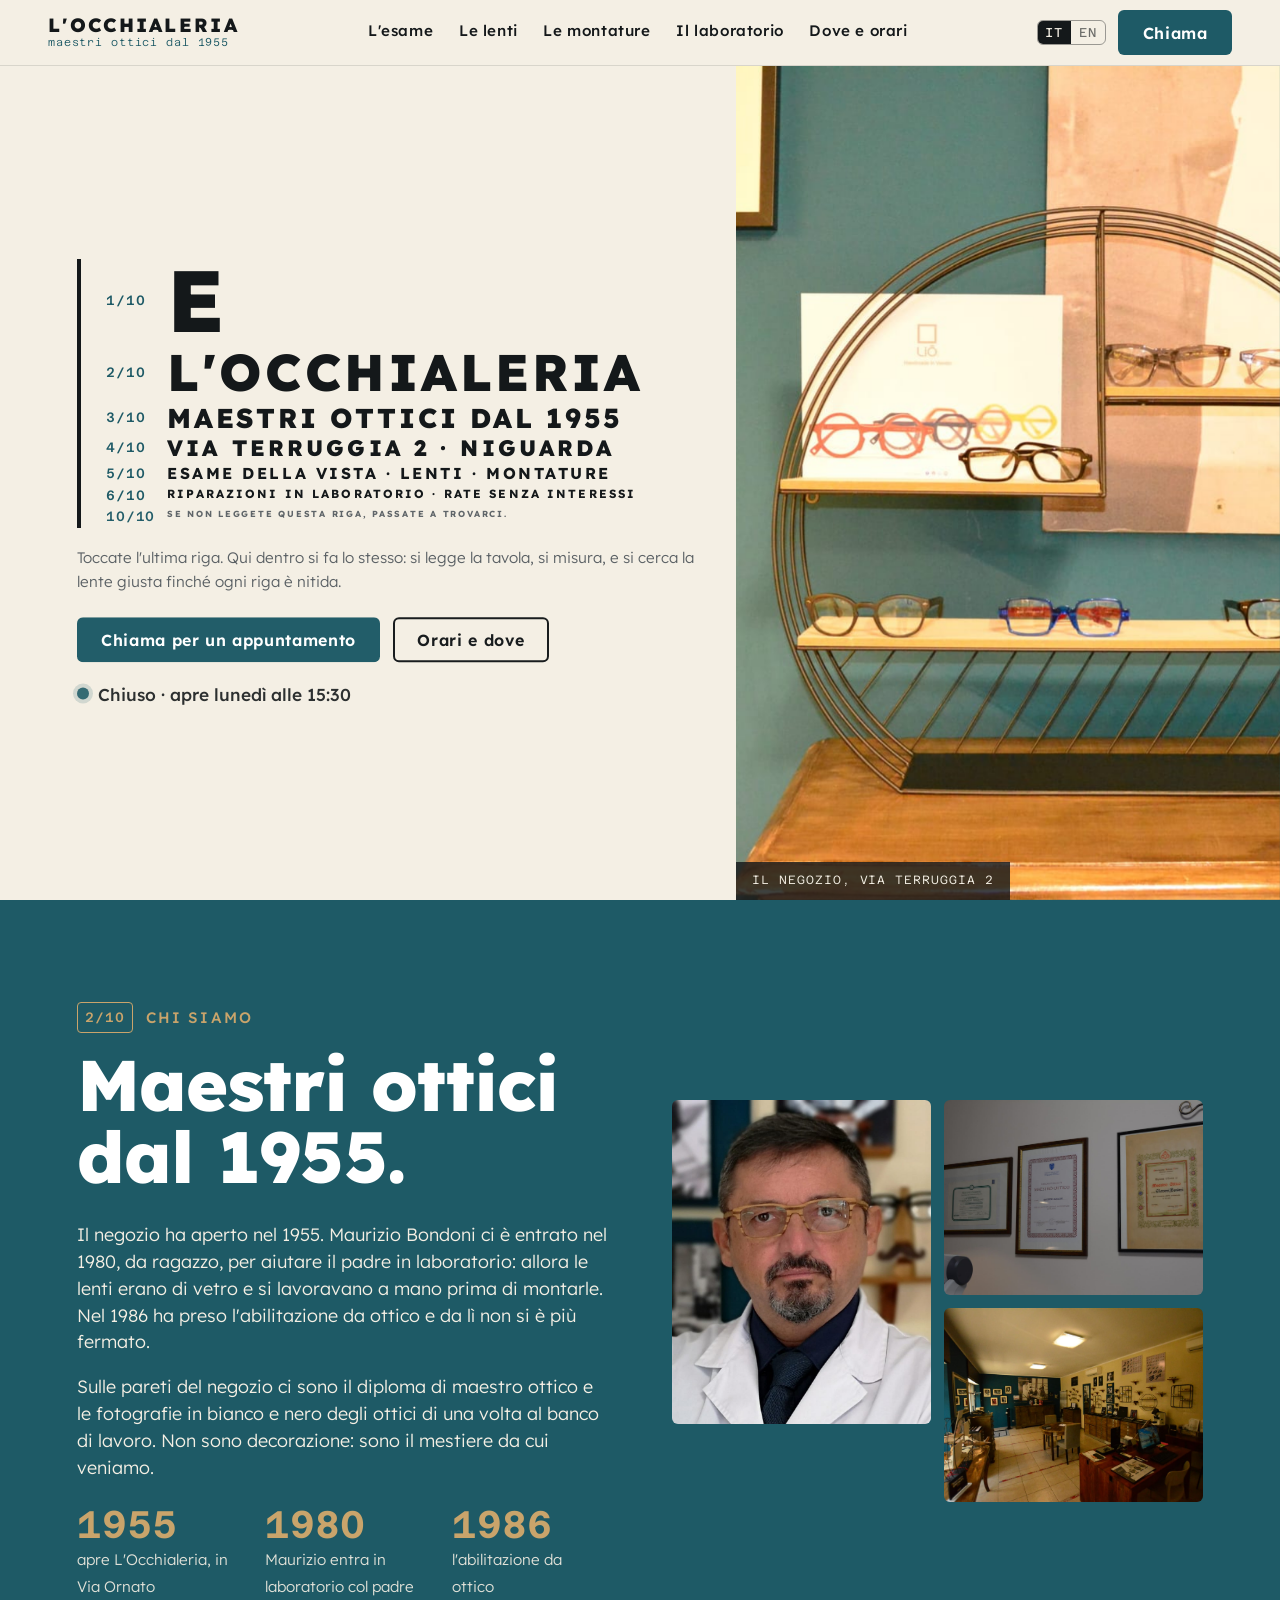
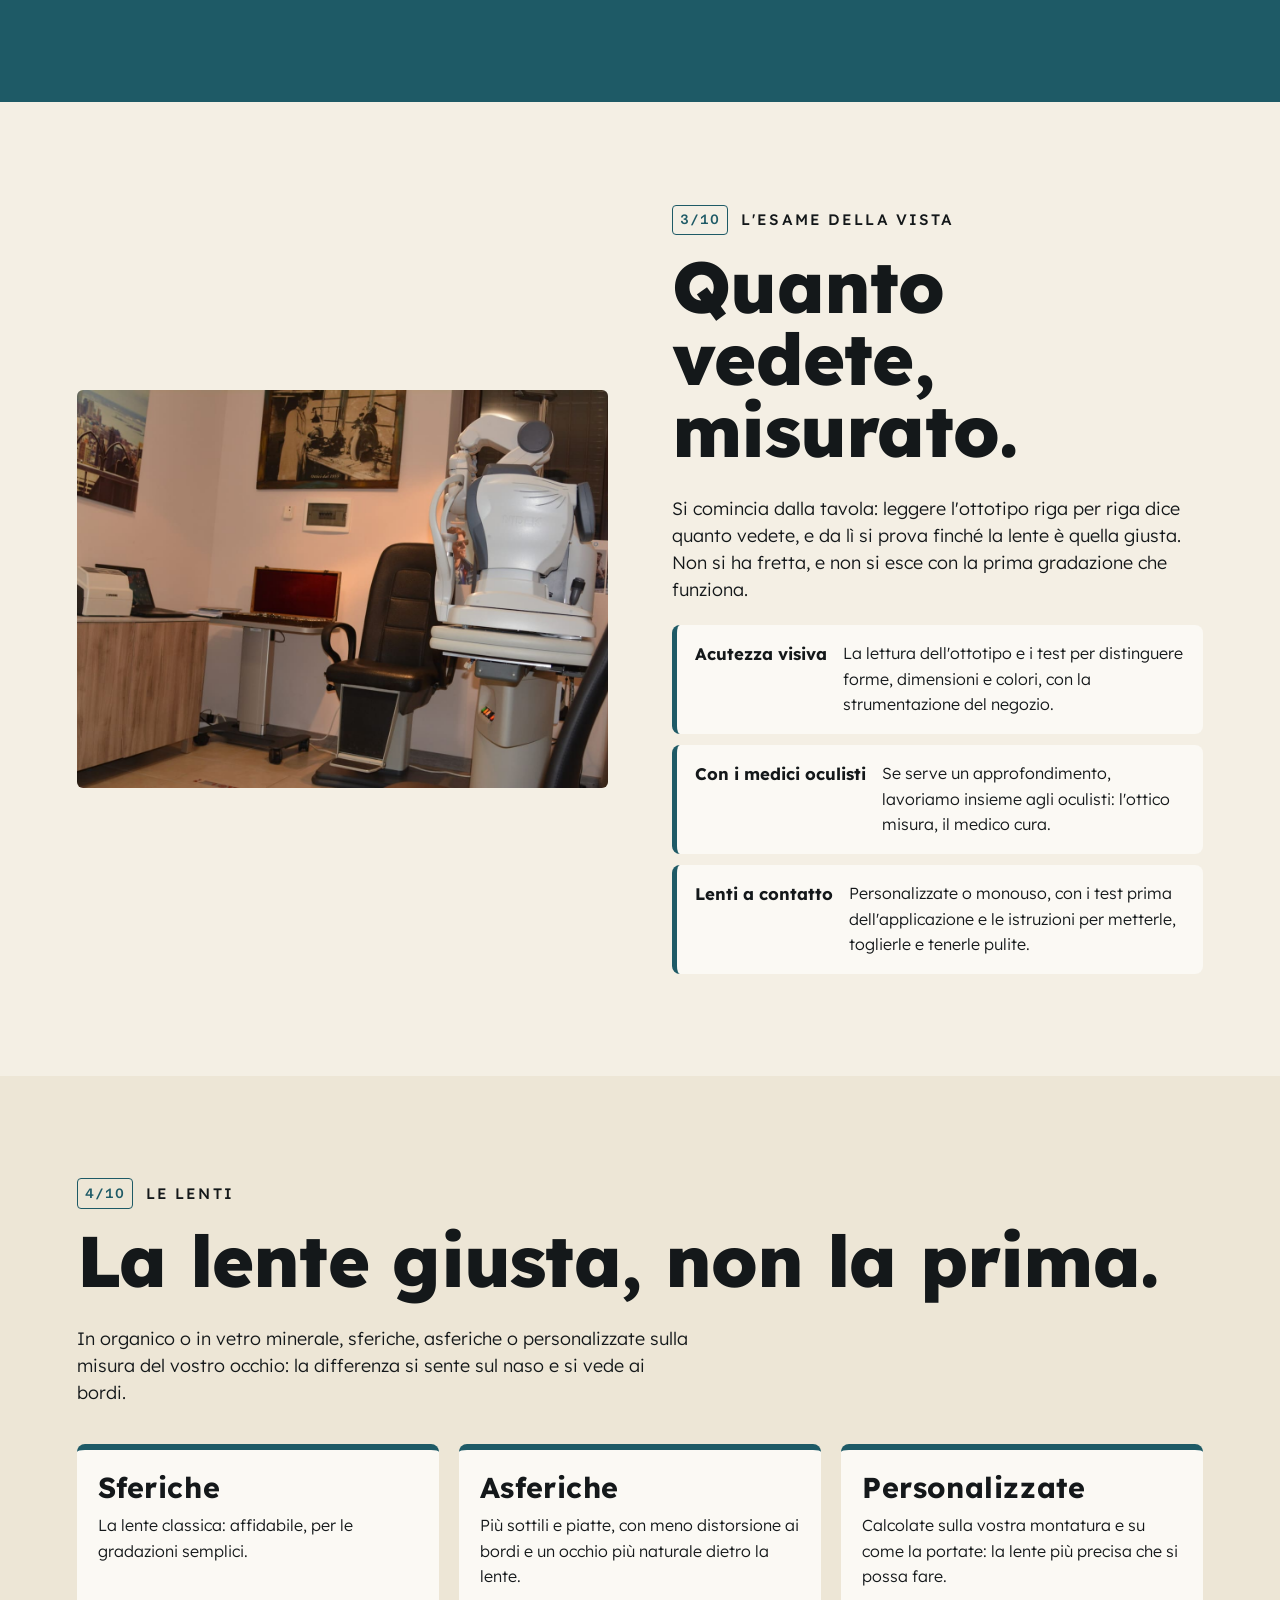
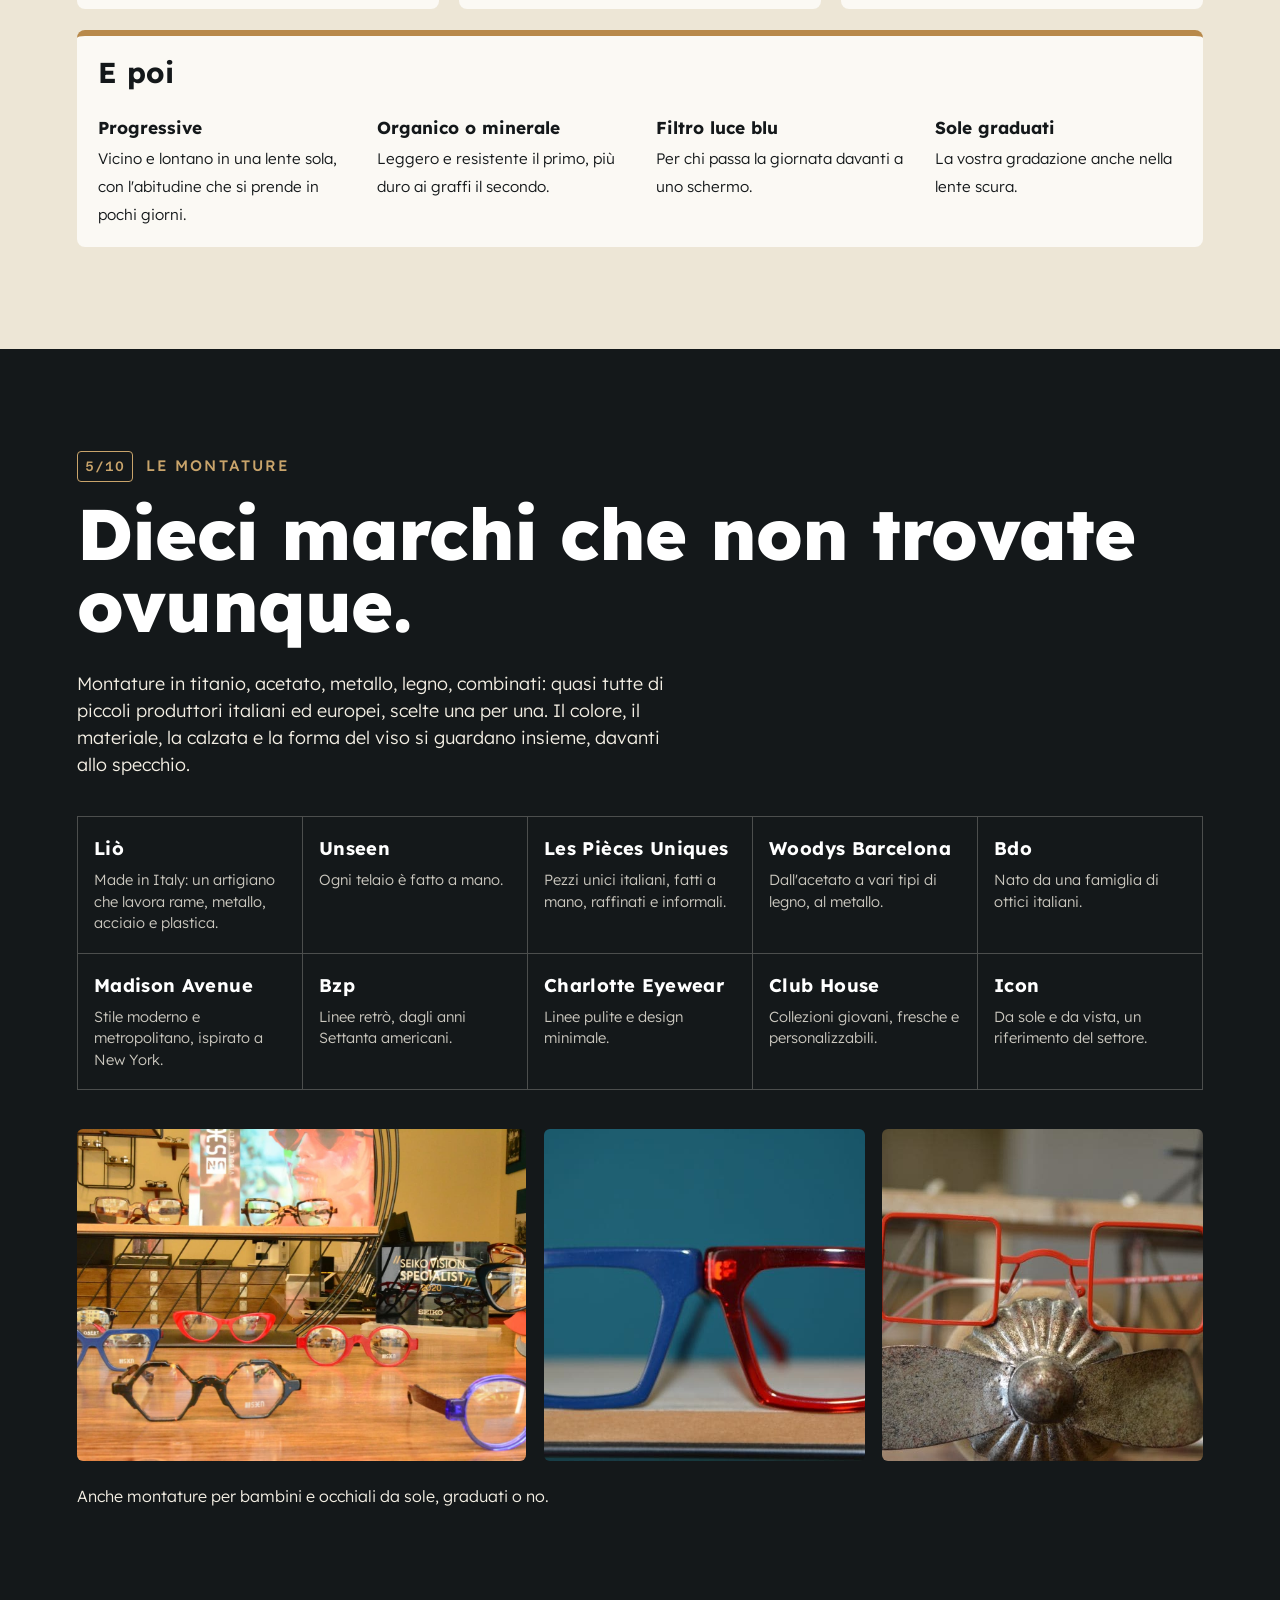
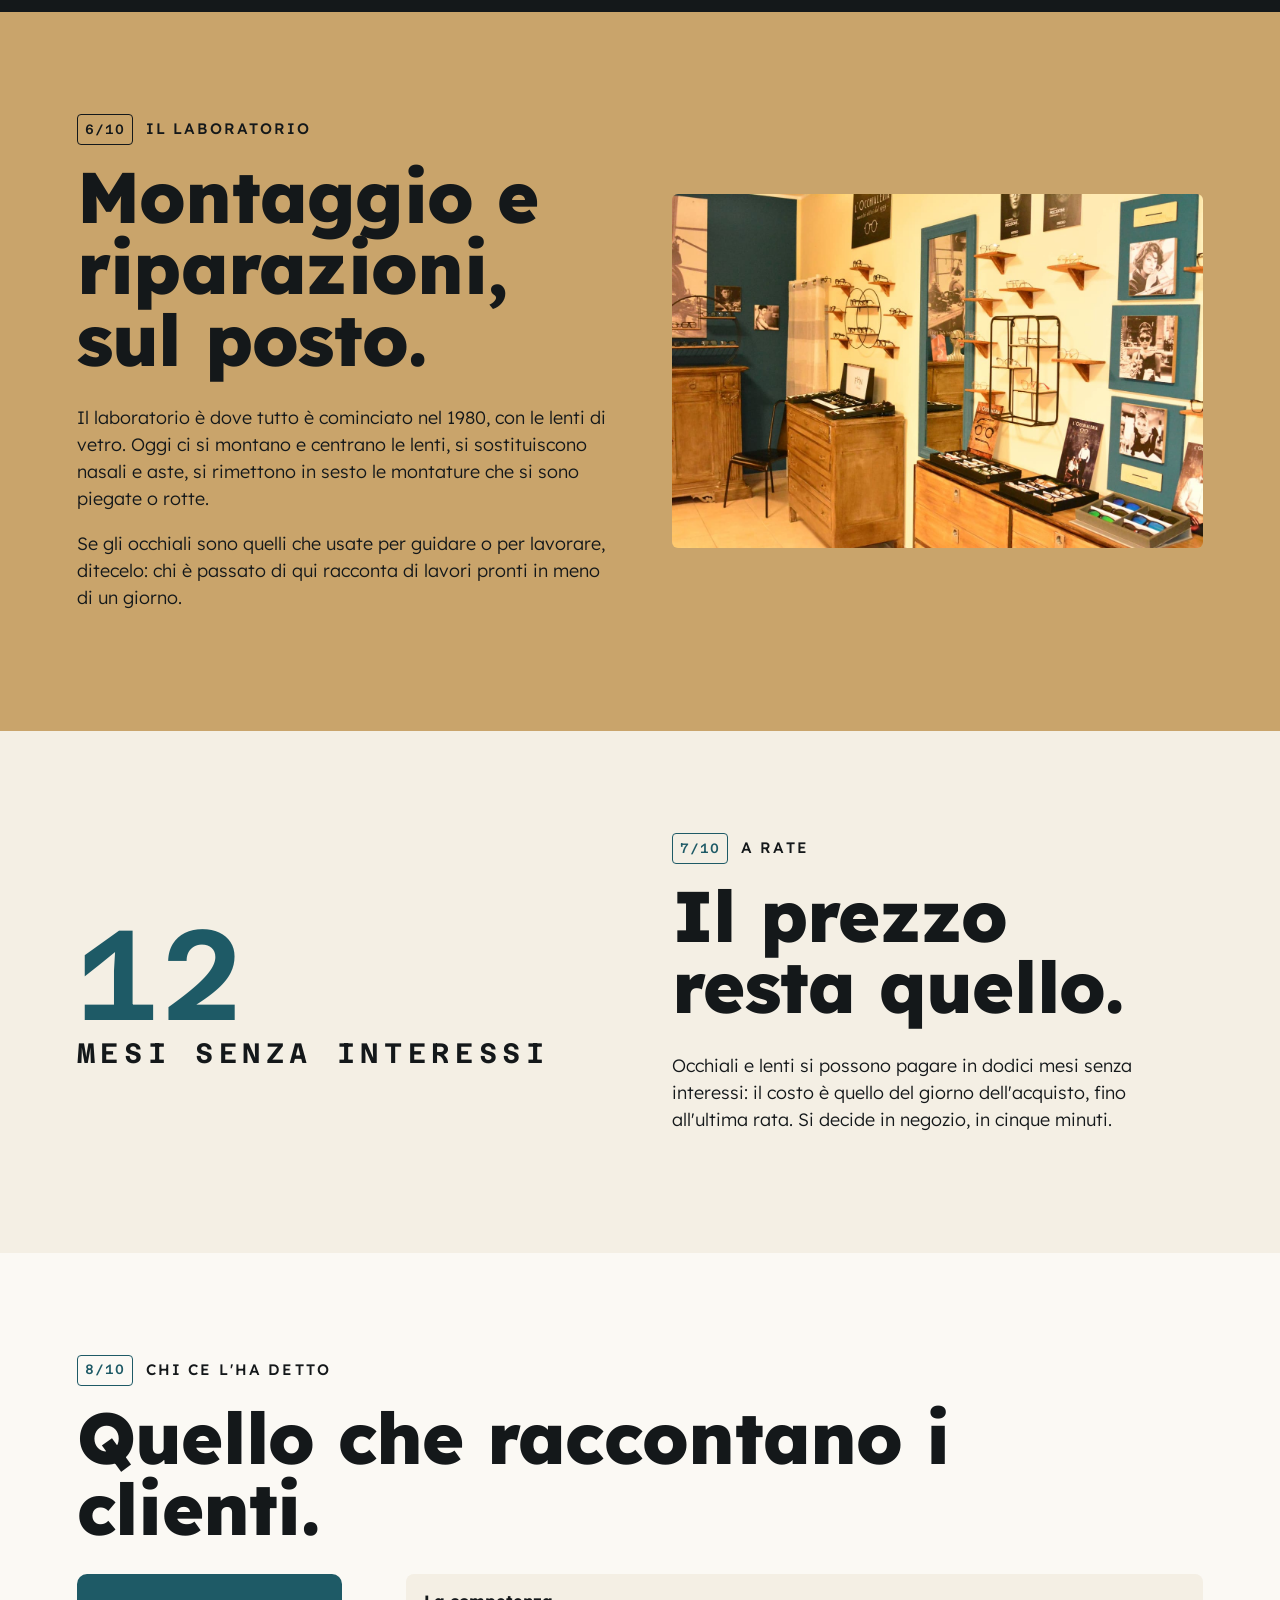
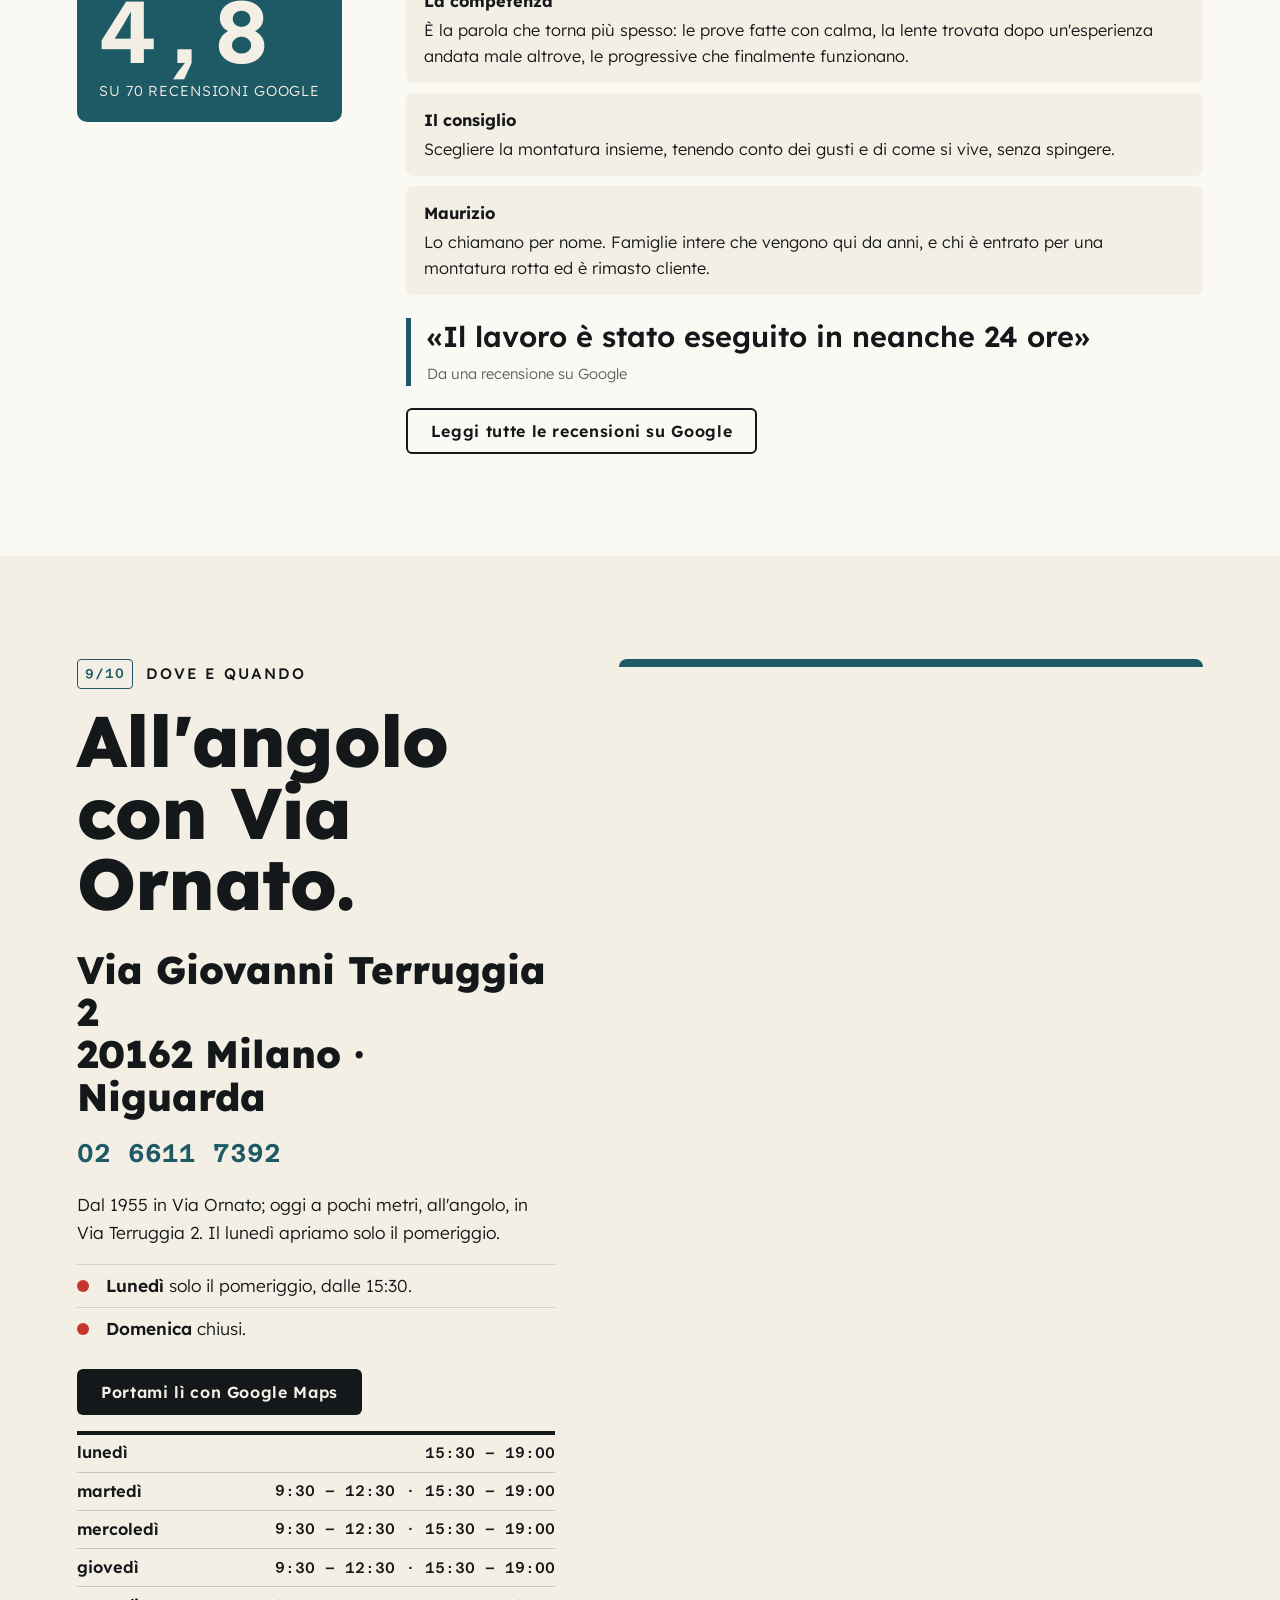
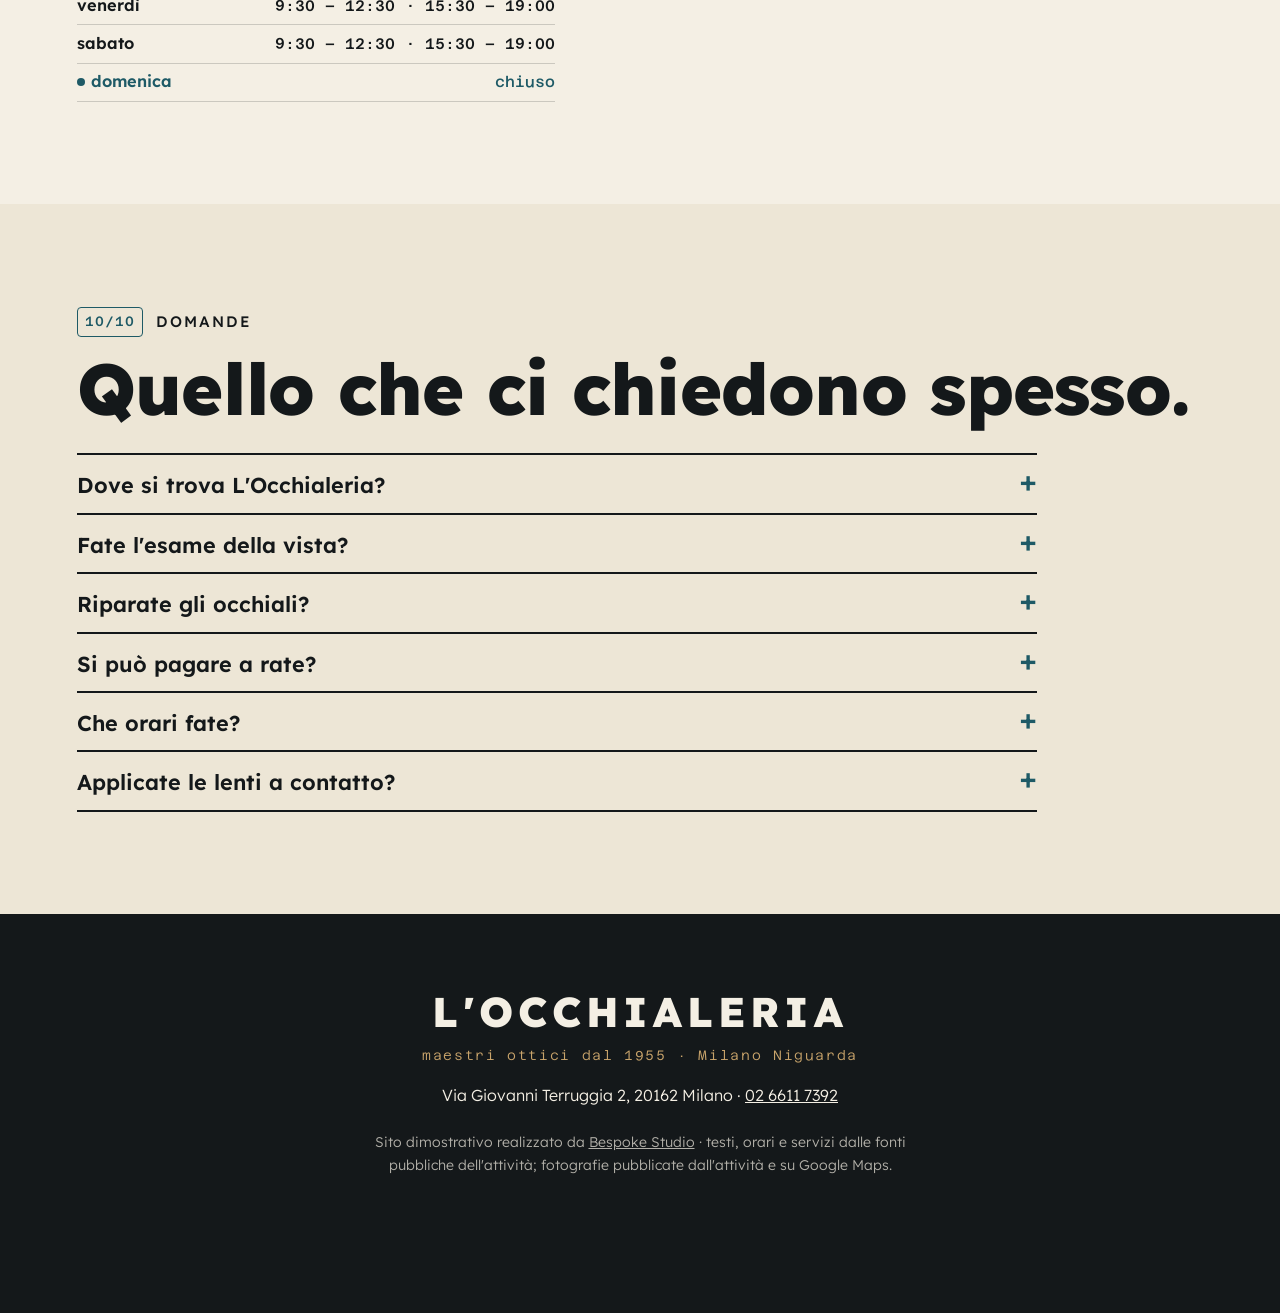
==== index.html @ 2eccea38 "L'Occhialeria Milano (Niguarda): sito vetrina «L'ultima riga.» La pagina è un ottotipo: righe sempre" ====
<!doctype html>
<html lang="it" class="no-js">
<head>
<meta charset="utf-8">
<meta name="viewport" content="width=device-width, initial-scale=1">
<title>L'Occhialeria — maestri ottici dal 1955, Niguarda (Milano)</title>
<meta name="description" content="L'Occhialeria, ottico a Milano Niguarda dal 1955: esame della vista, lenti sferiche, asferiche e personalizzate, lenti a contatto, montature di dieci marchi indipendenti, riparazioni in laboratorio, rate senza interessi. Via Terruggia 2, angolo Via Ornato · 02 6611 7392.">
<link rel="canonical" href="https://rotenzark.github.io/occhialeria-niguarda/">
<meta property="og:type" content="business.business">
<meta property="og:title" content="L'Occhialeria — maestri ottici dal 1955">
<meta property="og:description" content="Esame della vista, lenti e montature scelte con calma, riparazioni in laboratorio. A Niguarda dal 1955, all'angolo con Via Ornato.">
<meta property="og:image" content="https://rotenzark.github.io/occhialeria-niguarda/img/og.jpg">
<meta property="og:url" content="https://rotenzark.github.io/occhialeria-niguarda/">
<meta name="twitter:card" content="summary_large_image">
<link rel="icon" href="img/favicon.svg" type="image/svg+xml">
<link rel="icon" href="img/favicon-32.png" sizes="32x32">
<link rel="apple-touch-icon" href="img/apple-touch-icon.png">
<link rel="preconnect" href="https://fonts.googleapis.com">
<link rel="preconnect" href="https://fonts.gstatic.com" crossorigin>
<link href="https://fonts.googleapis.com/css2?family=Lexend:wght@300;400;500;600;700;800&family=Azeret+Mono:wght@400;500;600&display=swap" rel="stylesheet">
<link rel="stylesheet" href="css/styles.css?v=2">
<script>document.documentElement.className=document.documentElement.className.replace('no-js','js');</script>
<script type="application/ld+json">
{"@context":"https://schema.org","@type":"Optician","name":"L'Occhialeria","alternateName":"L'Occhialeria Milano","foundingDate":"1955","address":{"@type":"PostalAddress","streetAddress":"Via Giovanni Terruggia 2","addressLocality":"Milano","postalCode":"20162","addressRegion":"MI","addressCountry":"IT"},"geo":{"@type":"GeoCoordinates","latitude":45.5173575,"longitude":9.1907682},"telephone":"+390266117392","url":"https://rotenzark.github.io/occhialeria-niguarda/","image":"https://rotenzark.github.io/occhialeria-niguarda/img/og.jpg","hasMap":"https://www.google.com/maps/search/?api=1&query=L'Occhialeria+Milano+Via+Giovanni+Terruggia+2+Milano","aggregateRating":{"@type":"AggregateRating","ratingValue":"4.8","reviewCount":"70"},"openingHoursSpecification":[{"@type":"OpeningHoursSpecification","dayOfWeek":"Monday","opens":"15:30","closes":"19:00"},{"@type":"OpeningHoursSpecification","dayOfWeek":["Tuesday","Wednesday","Thursday","Friday","Saturday"],"opens":"09:30","closes":"12:30"},{"@type":"OpeningHoursSpecification","dayOfWeek":["Tuesday","Wednesday","Thursday","Friday","Saturday"],"opens":"15:30","closes":"19:00"}]}
</script>
<script type="application/ld+json">
{"@context":"https://schema.org","@type":"FAQPage","mainEntity":[{"@type":"Question","name":"Dove si trova L'Occhialeria?","acceptedAnswer":{"@type":"Answer","text":"In Via Giovanni Terruggia 2, all'angolo con Via Luigi Ornato, nel quartiere Niguarda di Milano (CAP 20162)."}},{"@type":"Question","name":"Fate l'esame della vista?","acceptedAnswer":{"@type":"Answer","text":"Sì: controllo dell'acutezza visiva con la lettura dell'ottotipo e strumenti dedicati. Per gli approfondimenti collaboriamo con medici oculisti."}},{"@type":"Question","name":"Riparate gli occhiali?","acceptedAnswer":{"@type":"Answer","text":"Sì, in laboratorio: montaggio delle lenti, centratura, sostituzioni e riparazioni delle montature. Portateceli, senza appuntamento."}},{"@type":"Question","name":"Si può pagare a rate?","acceptedAnswer":{"@type":"Answer","text":"Sì, in 12 mesi senza interessi: il prezzo resta quello del giorno dell'acquisto fino all'ultima rata."}},{"@type":"Question","name":"Che orari fate?","acceptedAnswer":{"@type":"Answer","text":"Lunedì 15:30–19:00; da martedì a sabato 9:30–12:30 e 15:30–19:00. Domenica chiusi."}},{"@type":"Question","name":"Applicate le lenti a contatto?","acceptedAnswer":{"@type":"Answer","text":"Sì, personalizzate e monouso, con i test prima dell'applicazione e le istruzioni per la gestione e la manutenzione quotidiana."}}]}
</script>
</head>
<body>

<div class="intro" id="intro" aria-hidden="true">
  <span class="intro__r">E</span>
  <span class="intro__r">F P</span>
  <span class="intro__r">T O Z</span>
  <button type="button" class="intro__skip" id="introSkip" data-i18n="intro.skip">entra</button>
</div>

<header class="testata">
  <a class="marchio" href="#top" aria-label="L'Occhialeria, torna in cima" data-i18n-aria="nav.home">
    <span class="marchio__n">L'Occhialeria</span>
    <span class="marchio__s" data-i18n="marchio.s">maestri ottici dal 1955</span>
  </a>
  <nav class="nav" id="mainNav" aria-label="Menu principale">
    <a href="#esame" data-i18n="nav.esame">L'esame</a>
    <a href="#lenti" data-i18n="nav.lenti">Le lenti</a>
    <a href="#montature" data-i18n="nav.montature">Le montature</a>
    <a href="#laboratorio" data-i18n="nav.laboratorio">Il laboratorio</a>
    <a href="#dove" data-i18n="nav.dove">Dove e orari</a>
  </nav>
  <div class="testata__coda">
    <div class="lingue" role="group" aria-label="Lingua">
      <button type="button" data-lang="it" class="is-on">IT</button><button type="button" data-lang="en">EN</button>
    </div>
    <a class="bottone bottone--petrolio" href="tel:+390266117392" data-i18n="cta.chiama">Chiama</a>
    <button type="button" class="burger" id="burger" aria-label="Apri il menu" aria-expanded="false" aria-controls="drawer" data-i18n-aria="nav.apri"><span></span><span></span><span></span></button>
  </div>
</header>

<div class="drawer" id="drawer" hidden>
  <a href="#esame" data-i18n="nav.esame">L'esame</a>
  <a href="#lenti" data-i18n="nav.lenti">Le lenti</a>
  <a href="#montature" data-i18n="nav.montature">Le montature</a>
  <a href="#laboratorio" data-i18n="nav.laboratorio">Il laboratorio</a>
  <a href="#dove" data-i18n="nav.dove">Dove e orari</a>
  <a class="drawer__cta" href="tel:+390266117392" data-i18n="cta.chiama2">Chiama lo 02 6611 7392</a>
</div>

<main id="top">

  <!-- ═══ APERTURA · l'ottotipo ═══ -->
  <section class="apertura">
    <div class="apertura__testo">
      <ol class="ottotipo" aria-label="La tavola" data-i18n-aria="h.aria">
        <li class="riga riga--0" aria-hidden="true"><span class="dec">1/10</span><span class="riga__t">E</span></li>
        <li class="riga riga--1"><span class="dec" aria-hidden="true">2/10</span><h1 class="riga__t" data-i18n="h.r1">L'Occhialeria</h1></li>
        <li class="riga riga--2"><span class="dec" aria-hidden="true">3/10</span><p class="riga__t" data-i18n="h.r2">Maestri ottici dal 1955</p></li>
        <li class="riga riga--3"><span class="dec" aria-hidden="true">4/10</span><p class="riga__t" data-i18n="h.r3">Via Terruggia 2 · Niguarda</p></li>
        <li class="riga riga--4"><span class="dec" aria-hidden="true">5/10</span><p class="riga__t" data-i18n="h.r4">Esame della vista · lenti · montature</p></li>
        <li class="riga riga--5"><span class="dec" aria-hidden="true">6/10</span><p class="riga__t" data-i18n="h.r5">Riparazioni in laboratorio · rate senza interessi</p></li>
        <li class="riga riga--6" id="rigaUltima"><span class="dec" aria-hidden="true">10/10</span><button type="button" class="riga__t" id="ultimaRiga" aria-pressed="false" data-i18n="h.r6">Se non leggete questa riga, passate a trovarci.</button></li>
      </ol>
      <p class="apertura__nota" data-i18n="h.nota">Toccate l'ultima riga. Qui dentro si fa lo stesso: si legge la tavola, si misura, e si cerca la lente giusta finché ogni riga è nitida.</p>
      <div class="apertura__azioni">
        <a class="bottone bottone--petrolio" href="tel:+390266117392" data-i18n="h.cta1">Chiama per un appuntamento</a>
        <a class="bottone bottone--filo" href="#dove" data-i18n="h.cta2">Orari e dove</a>
      </div>
      <p class="apertura__stato"><span class="spia" aria-hidden="true"></span><span id="orarioStato">&nbsp;</span></p>
    </div>
    <figure class="apertura__foto">
      <img src="img/scaffale.jpg" width="1600" height="1067" decoding="async" fetchpriority="high" alt="Lo scaffale rotondo di metallo con le montature esposte, contro la parete color petrolio del negozio" data-i18n-alt="h.alt">
      <figcaption data-i18n="h.cap">Il negozio, Via Terruggia 2</figcaption>
    </figure>
  </section>

  <!-- ═══ 2/10 · MAESTRI OTTICI ═══ -->
  <section class="blocco maestri" id="maestri">
    <div class="griglia-2">
      <div class="reveal">
        <p class="kicker"><span class="dec">2/10</span><span data-i18n="k.maestri">Chi siamo</span></p>
        <h2 data-i18n="m.h">Maestri ottici dal 1955.</h2>
        <p class="lead" data-i18n="m.p">Il negozio ha aperto nel 1955. Maurizio Bondoni ci è entrato nel 1980, da ragazzo, per aiutare il padre in laboratorio: allora le lenti erano di vetro e si lavoravano a mano prima di montarle. Nel 1986 ha preso l'abilitazione da ottico e da lì non si è più fermato.</p>
        <p class="lead" data-i18n="m.p2">Sulle pareti del negozio ci sono il diploma di maestro ottico e le fotografie in bianco e nero degli ottici di una volta al banco di lavoro. Non sono decorazione: sono il mestiere da cui veniamo.</p>
        <ul class="maestri__date">
          <li><b>1955</b><span data-i18n="m.d1">apre L'Occhialeria, in Via Ornato</span></li>
          <li><b>1980</b><span data-i18n="m.d2">Maurizio entra in laboratorio col padre</span></li>
          <li><b>1986</b><span data-i18n="m.d3">l'abilitazione da ottico</span></li>
        </ul>
      </div>
      <div class="maestri__foto reveal">
        <button type="button" class="shot" data-full="img/maurizio.jpg"><img src="img/maurizio.jpg" width="1000" height="1000" decoding="async" alt="Maurizio Bondoni in camice bianco davanti alle montature del negozio" data-i18n-alt="m.alt1"></button>
        <button type="button" class="shot" data-full="img/diploma.jpg"><img src="img/diploma.jpg" width="1400" height="934" decoding="async" alt="Il diploma di Maestro Ottico incorniciato sulla parete del negozio" data-i18n-alt="m.alt2"></button>
        <button type="button" class="shot" data-full="img/negozio.jpg"><img src="img/negozio.jpg" width="1600" height="1067" decoding="async" alt="L'interno del negozio: pareti petrolio, mobili di legno chiaro e le foto d'epoca degli ottici al lavoro" data-i18n-alt="m.alt3"></button>
      </div>
    </div>
  </section>

  <!-- ═══ 3/10 · L'ESAME ═══ -->
  <section class="blocco esame" id="esame">
    <div class="griglia-2">
      <button type="button" class="shot reveal" data-full="img/sala-esame.jpg"><img src="img/sala-esame.jpg" width="1400" height="934" decoding="async" alt="La sala esame con la poltrona e gli strumenti per il controllo della vista" data-i18n-alt="e.alt"></button>
      <div class="reveal">
        <p class="kicker"><span class="dec">3/10</span><span data-i18n="k.esame">L'esame della vista</span></p>
        <h2 data-i18n="e.h">Quanto vedete, misurato.</h2>
        <p class="lead" data-i18n="e.p">Si comincia dalla tavola: leggere l'ottotipo riga per riga dice quanto vedete, e da lì si prova finché la lente è quella giusta. Non si ha fretta, e non si esce con la prima gradazione che funziona.</p>
        <ul class="passi">
          <li><b data-i18n="e.s1">Acutezza visiva</b><span data-i18n="e.s1d">La lettura dell'ottotipo e i test per distinguere forme, dimensioni e colori, con la strumentazione del negozio.</span></li>
          <li><b data-i18n="e.s2">Con i medici oculisti</b><span data-i18n="e.s2d">Se serve un approfondimento, lavoriamo insieme agli oculisti: l'ottico misura, il medico cura.</span></li>
          <li><b data-i18n="e.s3">Lenti a contatto</b><span data-i18n="e.s3d">Personalizzate o monouso, con i test prima dell'applicazione e le istruzioni per metterle, toglierle e tenerle pulite.</span></li>
        </ul>
      </div>
    </div>
  </section>

  <!-- ═══ 4/10 · LE LENTI ═══ -->
  <section class="blocco lenti" id="lenti">
    <div class="reveal">
      <p class="kicker"><span class="dec">4/10</span><span data-i18n="k.lenti">Le lenti</span></p>
      <h2 data-i18n="l.h">La lente giusta, non la prima.</h2>
      <p class="lead" data-i18n="l.p">In organico o in vetro minerale, sferiche, asferiche o personalizzate sulla misura del vostro occhio: la differenza si sente sul naso e si vede ai bordi.</p>
    </div>
    <ul class="tavola">
      <li class="reveal"><h3 data-i18n="l.t1">Sferiche</h3><p data-i18n="l.t1d">La lente classica: affidabile, per le gradazioni semplici.</p></li>
      <li class="reveal"><h3 data-i18n="l.t2">Asferiche</h3><p data-i18n="l.t2d">Più sottili e piatte, con meno distorsione ai bordi e un occhio più naturale dietro la lente.</p></li>
      <li class="reveal"><h3 data-i18n="l.t3">Personalizzate</h3><p data-i18n="l.t3d">Calcolate sulla vostra montatura e su come la portate: la lente più precisa che si possa fare.</p></li>
      <li class="tavola--largo reveal">
        <h3 data-i18n="l.t4">E poi</h3>
        <div><b data-i18n="l.a1">Progressive</b><span data-i18n="l.a1d">Vicino e lontano in una lente sola, con l'abitudine che si prende in pochi giorni.</span></div>
        <div><b data-i18n="l.a2">Organico o minerale</b><span data-i18n="l.a2d">Leggero e resistente il primo, più duro ai graffi il secondo.</span></div>
        <div><b data-i18n="l.a3">Filtro luce blu</b><span data-i18n="l.a3d">Per chi passa la giornata davanti a uno schermo.</span></div>
        <div><b data-i18n="l.a4">Sole graduati</b><span data-i18n="l.a4d">La vostra gradazione anche nella lente scura.</span></div>
      </li>
    </ul>
  </section>

  <!-- ═══ 5/10 · LE MONTATURE ═══ -->
  <section class="blocco montature" id="montature">
    <div class="reveal">
      <p class="kicker"><span class="dec">5/10</span><span data-i18n="k.mont">Le montature</span></p>
      <h2 data-i18n="mo.h">Dieci marchi che non trovate ovunque.</h2>
      <p class="lead" data-i18n="mo.p">Montature in titanio, acetato, metallo, legno, combinati: quasi tutte di piccoli produttori italiani ed europei, scelte una per una. Il colore, il materiale, la calzata e la forma del viso si guardano insieme, davanti allo specchio.</p>
    </div>
    <ul class="marchi">
      <li class="reveal"><b>Liò</b><span data-i18n="mo.d1">Made in Italy: un artigiano che lavora rame, metallo, acciaio e plastica.</span></li>
      <li class="reveal"><b>Unseen</b><span data-i18n="mo.d2">Ogni telaio è fatto a mano.</span></li>
      <li class="reveal"><b>Les Pièces Uniques</b><span data-i18n="mo.d3">Pezzi unici italiani, fatti a mano, raffinati e informali.</span></li>
      <li class="reveal"><b>Woodys Barcelona</b><span data-i18n="mo.d4">Dall'acetato a vari tipi di legno, al metallo.</span></li>
      <li class="reveal"><b>Bdo</b><span data-i18n="mo.d5">Nato da una famiglia di ottici italiani.</span></li>
      <li class="reveal"><b>Madison Avenue</b><span data-i18n="mo.d6">Stile moderno e metropolitano, ispirato a New York.</span></li>
      <li class="reveal"><b>Bzp</b><span data-i18n="mo.d7">Linee retrò, dagli anni Settanta americani.</span></li>
      <li class="reveal"><b>Charlotte Eyewear</b><span data-i18n="mo.d8">Linee pulite e design minimale.</span></li>
      <li class="reveal"><b>Club House</b><span data-i18n="mo.d9">Collezioni giovani, fresche e personalizzabili.</span></li>
      <li class="reveal"><b>Icon</b><span data-i18n="mo.d10">Da sole e da vista, un riferimento del settore.</span></li>
    </ul>
    <div class="montature__foto">
      <button type="button" class="shot reveal" data-full="img/montature-colorate.jpg"><img src="img/montature-colorate.jpg" width="1400" height="933" decoding="async" alt="Montature colorate in acetato appoggiate sul banco di legno" data-i18n-alt="mo.alt1"></button>
      <button type="button" class="shot reveal" data-full="img/blu-rossa.jpg"><img src="img/blu-rossa.jpg" width="800" height="533" decoding="async" alt="Una montatura blu e una rossa, una davanti all'altra" data-i18n-alt="mo.alt2"></button>
      <button type="button" class="shot reveal" data-full="img/elica.jpg"><img src="img/elica.jpg" width="800" height="533" decoding="async" alt="Una montatura rossa appoggiata a un'elica di ottone" data-i18n-alt="mo.alt3"></button>
    </div>
    <p class="montature__mat reveal" data-i18n="mo.mat">Anche montature per bambini e occhiali da sole, graduati o no.</p>
  </section>

  <!-- ═══ 6/10 · IL LABORATORIO ═══ -->
  <section class="blocco laboratorio" id="laboratorio">
    <div class="griglia-2">
      <div class="reveal">
        <p class="kicker"><span class="dec">6/10</span><span data-i18n="k.lab">Il laboratorio</span></p>
        <h2 data-i18n="la.h">Montaggio e riparazioni, sul posto.</h2>
        <p class="lead" data-i18n="la.p">Il laboratorio è dove tutto è cominciato nel 1980, con le lenti di vetro. Oggi ci si montano e centrano le lenti, si sostituiscono nasali e aste, si rimettono in sesto le montature che si sono piegate o rotte.</p>
        <p class="lead" data-i18n="la.p2">Se gli occhiali sono quelli che usate per guidare o per lavorare, ditecelo: chi è passato di qui racconta di lavori pronti in meno di un giorno.</p>
      </div>
      <button type="button" class="shot reveal" data-full="img/parete.jpg"><img src="img/parete.jpg" width="1400" height="933" decoding="async" alt="La parete del negozio con le mensole di legno, le montature esposte e le fotografie incorniciate" data-i18n-alt="la.alt"></button>
    </div>
  </section>

  <!-- ═══ 7/10 · A RATE ═══ -->
  <section class="blocco rate" id="rate">
    <p class="rate__n reveal">12<small data-i18n="r.mesi">mesi senza interessi</small></p>
    <div class="reveal">
      <p class="kicker"><span class="dec">7/10</span><span data-i18n="k.rate">A rate</span></p>
      <h2 data-i18n="r.h">Il prezzo resta quello.</h2>
      <p class="lead" data-i18n="r.p">Occhiali e lenti si possono pagare in dodici mesi senza interessi: il costo è quello del giorno dell'acquisto, fino all'ultima rata. Si decide in negozio, in cinque minuti.</p>
    </div>
  </section>

  <!-- ═══ 8/10 · CHI CE L'HA DETTO ═══ -->
  <section class="blocco voci" id="voci">
    <div class="reveal">
      <p class="kicker"><span class="dec">8/10</span><span data-i18n="k.voci">Chi ce l'ha detto</span></p>
      <h2 data-i18n="v.h">Quello che raccontano i clienti.</h2>
    </div>
    <div class="voci__griglia">
      <div class="badge reveal"><b>4,8</b><span data-i18n="v.badge">su 70 recensioni Google</span></div>
      <div class="reveal">
        <ul class="temi">
          <li><b data-i18n="v.t1">La competenza</b><span data-i18n="v.t1d">È la parola che torna più spesso: le prove fatte con calma, la lente trovata dopo un'esperienza andata male altrove, le progressive che finalmente funzionano.</span></li>
          <li><b data-i18n="v.t2">Il consiglio</b><span data-i18n="v.t2d">Scegliere la montatura insieme, tenendo conto dei gusti e di come si vive, senza spingere.</span></li>
          <li><b data-i18n="v.t3">Maurizio</b><span data-i18n="v.t3d">Lo chiamano per nome. Famiglie intere che vengono qui da anni, e chi è entrato per una montatura rotta ed è rimasto cliente.</span></li>
        </ul>
        <blockquote class="voci__cit"><p data-i18n="v.cit">«Il lavoro è stato eseguito in neanche 24 ore»</p><footer data-i18n="v.citda">Da una recensione su Google</footer></blockquote>
        <a class="bottone bottone--filo" href="https://www.google.com/maps/search/?api=1&amp;query=L'Occhialeria+Milano+Via+Giovanni+Terruggia+2+Milano" target="_blank" rel="noopener" data-i18n="v.btn">Leggi tutte le recensioni su Google</a>
      </div>
    </div>
  </section>

  <!-- ═══ 9/10 · DOVE E QUANDO ═══ -->
  <section class="blocco dove" id="dove">
    <div class="dove__griglia">
      <div class="reveal">
        <p class="kicker"><span class="dec">9/10</span><span data-i18n="k.dove">Dove e quando</span></p>
        <h2 data-i18n="d.h">All'angolo con Via Ornato.</h2>
        <p class="dove__ind">Via Giovanni Terruggia 2<br>20162 Milano · Niguarda</p>
        <p><a class="dove__tel" href="tel:+390266117392">02 6611 7392</a></p>
        <p data-i18n="d.p">Dal 1955 in Via Ornato; oggi a pochi metri, all'angolo, in Via Terruggia 2. Il lunedì apriamo solo il pomeriggio.</p>
        <ul class="dove__no">
          <li data-i18n="d.no1"><b>Lunedì</b> solo il pomeriggio, dalle 15:30.</li>
          <li data-i18n="d.no2"><b>Domenica</b> chiusi.</li>
        </ul>
        <a class="bottone bottone--inchiostro" href="https://www.google.com/maps/dir/?api=1&amp;destination=L'Occhialeria+Milano+Via+Giovanni+Terruggia+2+Milano" target="_blank" rel="noopener" data-i18n="d.strada">Portami lì con Google Maps</a>
        <table class="orari__tab">
          <caption class="sr" data-i18n="o.cap">Orari di apertura</caption>
          <tbody>
            <tr data-day="1"><th scope="row" data-i18n="g.lun">lunedì</th><td>15:30 – 19:00</td></tr>
            <tr data-day="2"><th scope="row" data-i18n="g.mar">martedì</th><td>9:30 – 12:30 · 15:30 – 19:00</td></tr>
            <tr data-day="3"><th scope="row" data-i18n="g.mer">mercoledì</th><td>9:30 – 12:30 · 15:30 – 19:00</td></tr>
            <tr data-day="4"><th scope="row" data-i18n="g.gio">giovedì</th><td>9:30 – 12:30 · 15:30 – 19:00</td></tr>
            <tr data-day="5"><th scope="row" data-i18n="g.ven">venerdì</th><td>9:30 – 12:30 · 15:30 – 19:00</td></tr>
            <tr data-day="6"><th scope="row" data-i18n="g.sab">sabato</th><td>9:30 – 12:30 · 15:30 – 19:00</td></tr>
            <tr data-day="0"><th scope="row" data-i18n="g.dom">domenica</th><td data-i18n="g.chiuso">chiuso</td></tr>
          </tbody>
        </table>
      </div>
      <div class="dove__mappa reveal">
        <iframe title="Mappa: L'Occhialeria, Via Giovanni Terruggia 2, Milano" data-i18n-title="d.mappa" src="https://www.google.com/maps?q=L'Occhialeria+Milano+Via+Giovanni+Terruggia+2+Milano&amp;output=embed" width="600" height="420" referrerpolicy="no-referrer-when-downgrade" allowfullscreen></iframe>
      </div>
    </div>
  </section>

  <!-- ═══ 10/10 · DOMANDE ═══ -->
  <section class="blocco domande" id="domande">
    <div class="reveal">
      <p class="kicker"><span class="dec">10/10</span><span data-i18n="k.dom">Domande</span></p>
      <h2 data-i18n="q.h">Quello che ci chiedono spesso.</h2>
    </div>
    <div class="domande__lista reveal">
      <details><summary data-i18n="q.1">Dove si trova L'Occhialeria?</summary><p data-i18n="r.1">In Via Giovanni Terruggia 2, all'angolo con Via Luigi Ornato, nel quartiere Niguarda di Milano (CAP 20162).</p></details>
      <details><summary data-i18n="q.2">Fate l'esame della vista?</summary><p data-i18n="r.2">Sì: controllo dell'acutezza visiva con la lettura dell'ottotipo e strumenti dedicati. Per gli approfondimenti collaboriamo con medici oculisti.</p></details>
      <details><summary data-i18n="q.3">Riparate gli occhiali?</summary><p data-i18n="r.3">Sì, in laboratorio: montaggio delle lenti, centratura, sostituzioni e riparazioni delle montature. Portateceli, senza appuntamento.</p></details>
      <details><summary data-i18n="q.4">Si può pagare a rate?</summary><p data-i18n="r.4">Sì, in 12 mesi senza interessi: il prezzo resta quello del giorno dell'acquisto fino all'ultima rata.</p></details>
      <details><summary data-i18n="q.5">Che orari fate?</summary><p data-i18n="r.5">Lunedì 15:30–19:00; da martedì a sabato 9:30–12:30 e 15:30–19:00. Domenica chiusi.</p></details>
      <details><summary data-i18n="q.6">Applicate le lenti a contatto?</summary><p data-i18n="r.6">Sì, personalizzate e monouso, con i test prima dell'applicazione e le istruzioni per la gestione e la manutenzione quotidiana.</p></details>
    </div>
  </section>
</main>

<footer class="piede">
  <p class="piede__n">L'Occhialeria</p>
  <p class="piede__s" data-i18n="piede.s">maestri ottici dal 1955 · Milano Niguarda</p>
  <p class="piede__d" data-i18n="piede.d">Via Giovanni Terruggia 2, 20162 Milano · <a href="tel:+390266117392">02 6611 7392</a></p>
  <p class="piede__b" data-i18n="piede.b">Sito dimostrativo realizzato da <a href="https://bespokestud.io" target="_blank" rel="noopener">Bespoke Studio</a> · testi, orari e servizi dalle fonti pubbliche dell'attività; fotografie pubblicate dall'attività e su Google Maps.</p>
</footer>

<div class="barra" id="actionBar">
  <a href="tel:+390266117392" data-i18n="b.chiama">Chiama</a>
  <a href="#esame" data-i18n="b.esame">Esame</a>
  <a href="#dove" data-i18n="b.orari">Orari</a>
  <a href="https://www.google.com/maps/dir/?api=1&amp;destination=L'Occhialeria+Milano+Via+Giovanni+Terruggia+2+Milano" target="_blank" rel="noopener" data-i18n="b.mappa">Mappa</a>
</div>

<div class="lightbox" id="lightbox" hidden>
  <button type="button" class="lightbox__x" id="lightboxClose" aria-label="Chiudi" data-i18n-aria="lb.chiudi">&times;</button>
  <img src="" alt="" id="lightboxImg">
</div>

<script src="https://cdn.jsdelivr.net/npm/gsap@3.12.5/dist/gsap.min.js"></script>
<script src="https://cdn.jsdelivr.net/npm/gsap@3.12.5/dist/ScrollTrigger.min.js"></script>
<script src="js/main.js?v=1"></script>
</body>
</html>
---- css/styles.css ----
/* L'Occhialeria Milano · Niguarda — «L'ultima riga.»
   La pagina è un ottotipo: la tavola dell'esame della vista, righe sempre più piccole.
   Ogni sezione è una riga numerata in decimi. Palette dalle loro foto: carta d'ottotipo,
   inchiostro, il petrolio delle pareti del negozio, il legno chiaro dei mobili, l'ottone. */

/* ── reset tecnico (PLUMBING) ── */
[hidden]{display:none !important}
img{max-width:100%;height:auto}
*,*::before,*::after{box-sizing:border-box}

:root{
  --carta:#F4EFE4; --carta-2:#EDE6D6; --bianco:#FBF9F4; --inchiostro:#14181A; --grigio:#5B6165;
  --petrolio:#1E5A66; --petrolio-scuro:#153F48; --legno:#C9A46B; --ottone:#B8894A; --rosso:#C6362B;
  --f-txt:'Lexend',system-ui,-apple-system,'Segoe UI',sans-serif;
  --f-mono:'Azeret Mono','Courier New',monospace;
  --lato:clamp(1.2rem,6vw,6rem);
  --testata:66px;
}
html{scroll-behavior:smooth;scroll-padding-top:calc(var(--testata) + 8px)}
body{margin:0;font-family:var(--f-txt);font-weight:300;font-size:1.08rem;line-height:1.6;color:var(--inchiostro);background:var(--carta);-webkit-font-smoothing:antialiased;overflow-x:hidden}
img{display:block}
a{color:inherit}
h1,h2,h3,h4{font-family:var(--f-txt);font-weight:800;line-height:1;margin:0;letter-spacing:.02em}
h2{font-size:clamp(2.3rem,5.6vw,4.8rem);letter-spacing:-.01em}
h3{font-size:clamp(1.3rem,2.4vw,1.8rem);font-weight:700}
p{margin:0 0 1em}
b,strong{font-weight:600}
:focus-visible{outline:3px solid var(--petrolio);outline-offset:3px}
.sr{position:absolute;width:1px;height:1px;overflow:hidden;clip-path:inset(50%);white-space:nowrap}

/* reveal: stato iniziale solo dietro .js (anti-flash) */
.js .reveal{opacity:0}
.js .reveal.in-view{opacity:1}
html:not(.js) .reveal{opacity:1}

/* ── i decimi (etichetta mono di ogni riga/sezione) ── */
.dec{font-family:var(--f-mono);font-weight:500;font-size:.85rem;letter-spacing:.06em;color:var(--petrolio)}
.kicker{display:flex;align-items:center;gap:.8rem;margin:0 0 1rem;font-weight:500;font-size:.95rem;letter-spacing:.14em;text-transform:uppercase}
.kicker .dec{padding:.25em .55em;border:1.5px solid currentColor;border-radius:4px}

/* ── bottoni ── */
.bottone{display:inline-flex;align-items:center;justify-content:center;gap:.5em;padding:.8em 1.4em;font-family:var(--f-txt);font-weight:600;font-size:1rem;letter-spacing:.04em;text-decoration:none;border:2px solid transparent;border-radius:6px;line-height:1;transition:transform .2s,background-color .2s,color .2s}
.bottone:hover{transform:translateY(-2px)}
.bottone--petrolio{background:var(--petrolio);color:#fff}
.bottone--petrolio:hover{background:var(--petrolio-scuro)}
.bottone--inchiostro{background:var(--inchiostro);color:var(--carta)}
.bottone--inchiostro:hover{background:#000}
.bottone--filo{border-color:var(--inchiostro);color:var(--inchiostro)}
.bottone--filo:hover{background:var(--inchiostro);color:var(--carta)}
.bottone--filo-chiaro{border-color:rgba(244,239,228,.7);color:var(--carta)}
.bottone--filo-chiaro:hover{background:var(--carta);color:var(--petrolio)}
.bottone--carta{background:var(--carta);color:var(--petrolio)}
.bottone--carta:hover{background:#fff}

/* ── intro: tre righe di lettere che compaiono ── */
.intro{position:fixed;inset:0;z-index:300;display:grid;place-content:center;justify-items:center;gap:.6rem;background:var(--carta);color:var(--inchiostro);transition:opacity .6s,visibility .6s}
.intro.hide{opacity:0;visibility:hidden}
.intro__r{font-weight:800;letter-spacing:.35em;line-height:1;animation:leggi .5s ease-out both}
.intro__r:nth-child(1){font-size:clamp(4rem,12vw,8rem)}
.intro__r:nth-child(2){font-size:clamp(2.4rem,7vw,4.6rem);animation-delay:.35s}
.intro__r:nth-child(3){font-size:clamp(1.3rem,4vw,2.4rem);animation-delay:.7s}
@keyframes leggi{from{opacity:0;transform:translateY(6px)}to{opacity:1;transform:none}}
.intro__skip{margin-top:1.4rem;background:none;border:0;color:var(--grigio);font:inherit;font-size:.85rem;letter-spacing:.2em;text-transform:uppercase;cursor:pointer}

/* ── testata (fondo pieno, NIENTE backdrop-filter) ── */
.testata{position:sticky;top:0;z-index:90;display:flex;align-items:center;justify-content:space-between;gap:1rem;height:var(--testata);padding:0 clamp(1rem,4vw,3rem);background:rgba(244,239,228,.97);color:var(--inchiostro);border-bottom:1px solid rgba(20,24,26,.12)}
.marchio{display:inline-flex;flex-direction:column;text-decoration:none;line-height:1}
.marchio__n{font-weight:800;font-size:1.2rem;letter-spacing:.12em;text-transform:uppercase;white-space:nowrap}
.marchio__s{font-family:var(--f-mono);font-size:.68rem;letter-spacing:.08em;color:var(--petrolio);margin-top:.2rem;white-space:nowrap}
.nav{display:flex;gap:clamp(.9rem,2vw,2rem)}
.nav a{font-weight:500;font-size:.95rem;letter-spacing:.04em;text-decoration:none;padding:.2em 0;border-bottom:2px solid transparent}
.nav a:hover{border-bottom-color:var(--petrolio)}
.testata__coda{display:flex;align-items:center;gap:.8rem}
.lingue{display:flex;border:1.5px solid rgba(20,24,26,.4);border-radius:6px;overflow:hidden}
.lingue button{background:none;border:0;color:var(--inchiostro);font-family:var(--f-mono);font-size:.8rem;letter-spacing:.08em;padding:.35em .6em;cursor:pointer;opacity:.6}
.lingue button.is-on{background:var(--inchiostro);color:var(--carta);opacity:1}
.burger{display:none;position:relative;z-index:96;width:44px;height:44px;padding:0;background:none;border:0;cursor:pointer}
.burger span{display:block;width:26px;height:2px;margin:6px auto;background:var(--inchiostro);border-radius:2px;transition:transform .25s,opacity .25s}
.burger[aria-expanded="true"] span:nth-child(1){transform:translateY(8px) rotate(45deg)}
.burger[aria-expanded="true"] span:nth-child(2){opacity:0}
.burger[aria-expanded="true"] span:nth-child(3){transform:translateY(-8px) rotate(-45deg)}
.drawer{position:fixed;inset:var(--testata) 0 0 0;z-index:89;display:flex;flex-direction:column;gap:.2rem;padding:2rem clamp(1.2rem,6vw,3rem);background:var(--petrolio);color:var(--carta);overflow-y:auto}
.drawer a{font-weight:700;font-size:clamp(1.8rem,8vw,3rem);text-decoration:none;line-height:1.15;border-bottom:1px solid rgba(244,239,228,.2);padding:.25em 0}
.drawer a.drawer__cta{margin-top:1.4rem;border:0;color:var(--legno);font-size:clamp(1.3rem,5vw,1.8rem)}

/* ── apertura: l'ottotipo ── */
.apertura{position:relative;display:grid;grid-template-columns:minmax(0,1.15fr) minmax(0,.85fr);min-height:calc(100vh - var(--testata));min-height:calc(100svh - var(--testata));background:var(--carta);overflow:hidden}
.apertura__testo{align-self:center;container-type:inline-size;padding:clamp(2rem,4vw,3.5rem) clamp(1rem,3vw,3rem) clamp(2rem,4vw,3.5rem) var(--lato)}
.ottotipo{margin:0;padding:0;list-style:none;border-left:4px solid var(--inchiostro);padding-left:clamp(.9rem,2vw,1.6rem);overflow:hidden}
/* le righe si misurano sulla larghezza della colonna (cqw): la tavola non si taglia mai */
.riga--0 .riga__t{font-size:clamp(3.6rem,14cqw,9rem);letter-spacing:.06em;padding:.02em 0 .04em;line-height:.9}
.riga{display:grid;grid-template-columns:3.2rem minmax(0,1fr);align-items:baseline;gap:.6rem;margin:0}
.riga .dec{align-self:center}
.riga__t{display:block;margin:0;font-weight:800;text-transform:uppercase;line-height:1;white-space:nowrap;overflow:hidden;text-overflow:clip}
.riga--1 .riga__t{font-size:clamp(1.6rem,8.3cqw,5.6rem);letter-spacing:.06em;padding:.06em 0 .1em}
.riga--2 .riga__t{font-size:clamp(1rem,4.4cqw,3rem);letter-spacing:.1em;padding:.08em 0}
.riga--3 .riga__t{font-size:clamp(.85rem,3.6cqw,2.4rem);letter-spacing:.14em;padding:.14em 0}
.riga--4 .riga__t{font-size:clamp(.7rem,2.55cqw,1.7rem);letter-spacing:.16em;padding:.2em 0;font-weight:700}
.riga--5 .riga__t{font-size:clamp(.58rem,1.9cqw,1.25rem);letter-spacing:.18em;padding:.3em 0;font-weight:700}
.riga--6 .riga__t{font-size:.55rem;letter-spacing:.2em;padding:.4em 0;font-weight:700;color:var(--grigio);cursor:pointer;background:none;border:0;font-family:inherit;text-align:left;transition:font-size .45s cubic-bezier(.2,.8,.2,1),color .3s;white-space:normal}
.riga--6 .riga__t{position:relative}
.riga--6 .riga__t::after{content:'';position:absolute;left:0;right:0;top:-12px;bottom:-12px} /* area di tocco anche quando la riga è minuscola */
.riga--6 .riga__t:hover{color:var(--petrolio)}
.riga--6.is-letta .riga__t{font-size:clamp(1.1rem,2.2vw,1.9rem);letter-spacing:.06em;color:var(--petrolio);text-transform:none}
.apertura__nota{margin:1.1rem 0 0;font-size:.95rem;color:var(--grigio)}
.apertura__azioni{display:flex;flex-wrap:wrap;gap:.8rem;margin:1.4rem 0 1rem}
.apertura__stato{display:inline-flex;align-items:center;gap:.6rem;margin:0;font-weight:500}
.spia{width:.7em;height:.7em;border-radius:50%;background:var(--petrolio);box-shadow:0 0 0 4px rgba(30,90,102,.18)}
.apertura__foto{margin:0;position:relative;overflow:hidden;min-height:420px;background:var(--petrolio)}
.apertura__foto img{width:100%;height:100%;object-fit:cover;object-position:50% 40%}
.apertura__foto figcaption{position:absolute;left:0;bottom:0;padding:.6rem 1rem;background:rgba(20,24,26,.82);color:var(--carta);font-family:var(--f-mono);font-size:.75rem;letter-spacing:.08em;text-transform:uppercase}

/* ── blocchi ── */
.blocco{position:relative;overflow:hidden;padding:clamp(4rem,8vw,7.5rem) var(--lato)}
.blocco h2{margin-bottom:.4em}
.lead{max-width:56ch;font-size:clamp(1.1rem,1.4vw,1.3rem);line-height:1.5}
.griglia-2{display:grid;grid-template-columns:minmax(0,1fr) minmax(0,1fr);gap:clamp(2rem,5vw,5rem);align-items:center}
.shot{display:block;width:100%;padding:0;border:0;background:none;cursor:zoom-in;text-align:left}
.shot img{width:100%;border-radius:6px}

/* 2/10 MAESTRI — blocco petrolio */
.maestri{background:var(--petrolio);color:var(--carta)}
.maestri .kicker{color:var(--legno)}
.maestri .kicker .dec{color:var(--legno)}
.maestri h2{color:#fff}
.maestri__foto{display:grid;grid-template-columns:1fr 1fr;gap:.8rem;align-items:start}
.maestri__foto .shot:first-child{grid-row:span 2}
.maestri__foto .shot:first-child img{aspect-ratio:4/5;object-fit:cover;object-position:50% 20%}
.maestri__foto .shot:not(:first-child) img{aspect-ratio:4/3;object-fit:cover}
.maestri__date{list-style:none;margin:1.6rem 0 0;padding:0;display:grid;grid-template-columns:repeat(3,auto);gap:1.2rem 2rem;justify-content:start}
.maestri__date b{display:block;font-family:var(--f-mono);font-weight:600;font-size:clamp(1.6rem,3vw,2.4rem);color:var(--legno);line-height:1}
.maestri__date span{font-size:.95rem;opacity:.9}

/* 3/10 ESAME */
.esame{background:var(--carta)}
.esame .shot img{aspect-ratio:4/3;object-fit:cover}
.passi{list-style:none;margin:1.4rem 0 0;padding:0;display:grid;gap:.7rem}
.passi li{display:grid;grid-template-columns:auto 1fr;gap:1rem;align-items:start;padding:1rem 1.1rem;background:var(--bianco);border-radius:8px;border-left:5px solid var(--petrolio)}
.passi b{font-weight:700;font-size:1.05rem}
.passi span{font-size:1rem}

/* 4/10 LENTI — tavola */
.lenti{background:var(--carta-2)}
.tavola{list-style:none;margin:clamp(1.6rem,3vw,2.6rem) 0 0;padding:0;display:grid;grid-template-columns:repeat(3,1fr);gap:clamp(.8rem,1.6vw,1.4rem)}
.tavola li{padding:1.4rem 1.3rem 1.2rem;background:var(--bianco);border-radius:8px;border-top:6px solid var(--petrolio)}
.tavola li h3{margin-bottom:.4em}
.tavola li p{margin:0;font-size:1rem}
.tavola li.tavola--largo{grid-column:span 3;display:grid;grid-template-columns:repeat(4,1fr);gap:1rem 2rem;border-top-color:var(--ottone)}
.tavola--largo h3{grid-column:span 4;margin-bottom:0}
.tavola--largo div b{display:block;font-weight:700;margin-bottom:.15em}
.tavola--largo div span{font-size:.95rem}

/* 5/10 MONTATURE — blocco inchiostro */
.montature{background:var(--inchiostro);color:var(--carta)}
.montature .kicker{color:var(--legno)}
.montature .kicker .dec{color:var(--legno)}
.montature h2{color:#fff}
.marchi{list-style:none;margin:clamp(1.6rem,3vw,2.6rem) 0 0;padding:0;display:grid;grid-template-columns:repeat(5,1fr);border-top:1px solid rgba(244,239,228,.25);border-left:1px solid rgba(244,239,228,.25)}
.marchi li{padding:1.1rem 1rem 1.2rem;border-right:1px solid rgba(244,239,228,.25);border-bottom:1px solid rgba(244,239,228,.25)}
.marchi b{display:block;font-weight:700;font-size:1.15rem;letter-spacing:.02em;margin-bottom:.3em;color:#fff}
.marchi span{font-size:.92rem;opacity:.82;line-height:1.45;display:block}
.montature__foto{display:grid;grid-template-columns:1.4fr 1fr 1fr;gap:clamp(.6rem,1.4vw,1.2rem);margin-top:clamp(1.6rem,3vw,2.6rem)}
.montature__foto img{width:100%;height:clamp(200px,26vw,360px);object-fit:cover}
.montature__mat{margin:1.4rem 0 0;font-size:1rem;opacity:.9;max-width:70ch}

/* 6/10 LABORATORIO — legno */
.laboratorio{background:var(--legno);color:var(--inchiostro)}
.laboratorio .kicker{color:var(--inchiostro)}
.laboratorio .kicker .dec{color:var(--inchiostro)}
.laboratorio .shot img{aspect-ratio:3/2;object-fit:cover}

/* 7/10 RATE — banda */
.rate{background:var(--carta);display:grid;grid-template-columns:minmax(0,1fr) minmax(0,1fr);gap:clamp(2rem,5vw,5rem);align-items:center}
.rate__n{font-family:var(--f-mono);font-weight:600;font-size:clamp(4rem,10vw,9rem);line-height:.9;color:var(--petrolio);margin:0}
.rate__n small{display:block;font-size:.22em;letter-spacing:.2em;text-transform:uppercase;color:var(--inchiostro);margin-top:.3em}

/* 8/10 RECENSIONI */
.voci{background:var(--bianco)}
.voci__griglia{display:grid;grid-template-columns:auto minmax(0,1fr);gap:clamp(2rem,5vw,5rem);align-items:start}
.badge{display:inline-grid;justify-items:start;padding:1.2rem 1.4rem;background:var(--petrolio);color:var(--carta);border-radius:10px}
.badge b{font-family:var(--f-mono);font-weight:600;font-size:clamp(3rem,7vw,5.5rem);line-height:.9}
.badge span{font-size:.9rem;letter-spacing:.06em;text-transform:uppercase;margin-top:.5rem}
.temi{list-style:none;margin:0;padding:0;display:grid;gap:.6rem}
.temi li{padding:.9rem 1.1rem;background:var(--carta);border-radius:8px;font-size:1.02rem}
.temi b{display:block;font-weight:700;margin-bottom:.15em}
.voci__cit{margin:1.4rem 0 0;padding-left:1rem;border-left:5px solid var(--petrolio)}
.voci__cit p{font-weight:600;font-size:clamp(1.3rem,2.4vw,1.8rem);line-height:1.25;margin:0 0 .3em}
.voci__cit footer{font-size:.92rem;color:var(--grigio)}
.voci .bottone{margin-top:1.4rem}

/* 9/10 DOVE */
.dove{background:var(--carta)}
.dove__griglia{display:grid;grid-template-columns:minmax(0,.9fr) minmax(0,1.1fr);gap:clamp(2rem,5vw,5rem);align-items:start}
.dove__ind{font-weight:800;font-size:clamp(1.5rem,3vw,2.4rem);line-height:1.1;margin:.2em 0 .4em}
.dove__tel{font-family:var(--f-mono);font-weight:600;font-size:1.6rem;color:var(--petrolio);text-decoration:none}
.dove__no{list-style:none;margin:1rem 0 1.2rem;padding:0}
.dove__no li{position:relative;padding:.45rem 0 .45rem 1.8rem;border-top:1px solid rgba(20,24,26,.15)}
.dove__no li::before{content:"";position:absolute;left:0;top:.95rem;width:12px;height:12px;border-radius:50%;background:var(--rosso)}
.dove__mappa iframe{display:block;width:100%;height:420px;min-height:360px;border:0;border-radius:8px;border-top:8px solid var(--petrolio)}
.orari__tab{width:100%;border-collapse:collapse;border-top:4px solid var(--inchiostro);margin-top:1rem}
.orari__tab th,.orari__tab td{padding:.55rem 0;border-bottom:1px solid rgba(20,24,26,.18);text-align:left;font-weight:600;font-size:1.02rem;line-height:1.2}
.orari__tab td{text-align:right;font-family:var(--f-mono);font-weight:500;font-size:.95rem}
.orari__tab tr.is-today th,.orari__tab tr.is-today td{color:var(--petrolio)}
.orari__tab tr.is-today th::before{content:"";display:inline-block;width:.5em;height:.5em;margin-right:.4em;border-radius:50%;background:var(--petrolio);vertical-align:.1em}

/* 10/10 DOMANDE */
.domande{background:var(--carta-2)}
.domande__lista{max-width:60rem;border-top:2px solid var(--inchiostro)}
.domande details{border-bottom:2px solid var(--inchiostro)}
.domande summary{list-style:none;cursor:pointer;display:flex;justify-content:space-between;gap:1rem;padding:1rem 0 .9rem;font-weight:600;font-size:clamp(1.05rem,1.8vw,1.35rem);line-height:1.25}
.domande summary::-webkit-details-marker{display:none}
.domande summary::after{content:"+";font-family:var(--f-mono);font-size:1.3em;line-height:.8;color:var(--petrolio)}
.domande details[open] summary::after{content:"–"}
.domande details p{max-width:60ch;padding-bottom:1.1rem;font-size:1.02rem}

/* piede */
.piede{padding:clamp(3rem,6vw,5rem) var(--lato) calc(clamp(3rem,6vw,5rem) + 60px);background:var(--inchiostro);color:var(--carta);text-align:center}
.piede__n{font-weight:800;font-size:clamp(1.6rem,4vw,2.6rem);letter-spacing:.12em;text-transform:uppercase;line-height:1;margin-bottom:.3em}
.piede__s{font-family:var(--f-mono);font-size:.85rem;letter-spacing:.12em;color:var(--legno);margin-bottom:1.2em}
.piede__d{font-size:1rem}
.piede__b{font-size:.88rem;opacity:.7;max-width:64ch;margin:1.4rem auto 0}

/* barra mobile */
.barra{display:none}

/* lightbox */
.lightbox{position:fixed;inset:0;z-index:200;display:grid;place-items:center;padding:3vmin;background:rgba(10,14,16,.95)}
.lightbox img{max-width:94vw;max-height:88vh;width:auto;height:auto}
.lightbox__x{position:absolute;top:.6rem;right:.9rem;width:48px;height:48px;background:none;border:0;color:#fff;font-size:2.6rem;line-height:1;cursor:pointer}

/* ── responsive ── */
@media (max-width:960px){
  .nav{display:none}
  .burger{display:block}
  .testata .bottone{display:none}
  .apertura{grid-template-columns:1fr}
  .apertura__testo{padding:2rem var(--lato) 1.8rem}
  .apertura__foto{min-height:0;height:56vw}
  .griglia-2,.voci__griglia,.dove__griglia,.rate{grid-template-columns:1fr}
  .tavola{grid-template-columns:1fr 1fr}
  .tavola li.tavola--largo{grid-column:span 2;grid-template-columns:1fr 1fr}
  .tavola--largo h3{grid-column:span 2}
  .marchi{grid-template-columns:repeat(3,1fr)}
  .montature__foto{grid-template-columns:1fr 1fr}
  .montature__foto .shot:first-child{grid-column:span 2}
}
@media (max-width:640px){
  body{font-size:1.02rem}
  .riga{grid-template-columns:2.6rem minmax(0,1fr);gap:.4rem}
  /* sul telefono le righe basse si stringono davvero (è una tavola): mai tagliate, mai a capo */
  .riga--4 .riga__t{font-size:clamp(.55rem,2.55cqw,1.7rem);letter-spacing:.1em}
  .riga--5 .riga__t{font-size:clamp(.46rem,1.9cqw,1.25rem);letter-spacing:.08em}
  .riga--6 .riga__t{font-size:.42rem;letter-spacing:.1em;white-space:nowrap}
  .riga--6.is-letta .riga__t{font-size:1.05rem;white-space:normal}
  .tavola,.marchi{grid-template-columns:1fr 1fr}
  .tavola li.tavola--largo{grid-template-columns:1fr}
  .tavola--largo h3{grid-column:span 1}
  .maestri__date{grid-template-columns:1fr 1fr 1fr;gap:1rem}
  .barra{display:grid;grid-template-columns:repeat(4,1fr);position:fixed;left:0;right:0;bottom:0;z-index:80;background:var(--inchiostro);border-top:3px solid var(--petrolio);transform:translateY(110%);transition:transform .3s}
  .barra.is-visible{transform:none}
  .barra a{padding:.8rem .2rem .7rem;text-align:center;font-weight:600;font-size:.9rem;letter-spacing:.04em;text-decoration:none;color:var(--carta);border-right:1px solid rgba(244,239,228,.15)}
  .barra a:first-child{background:var(--petrolio);color:#fff}
}

@media (prefers-reduced-motion:reduce){
  *,*::before,*::after{animation-duration:.01ms !important;animation-iteration-count:1 !important;transition-duration:.01ms !important;scroll-behavior:auto !important}
  .reveal{opacity:1 !important;transform:none !important}
}
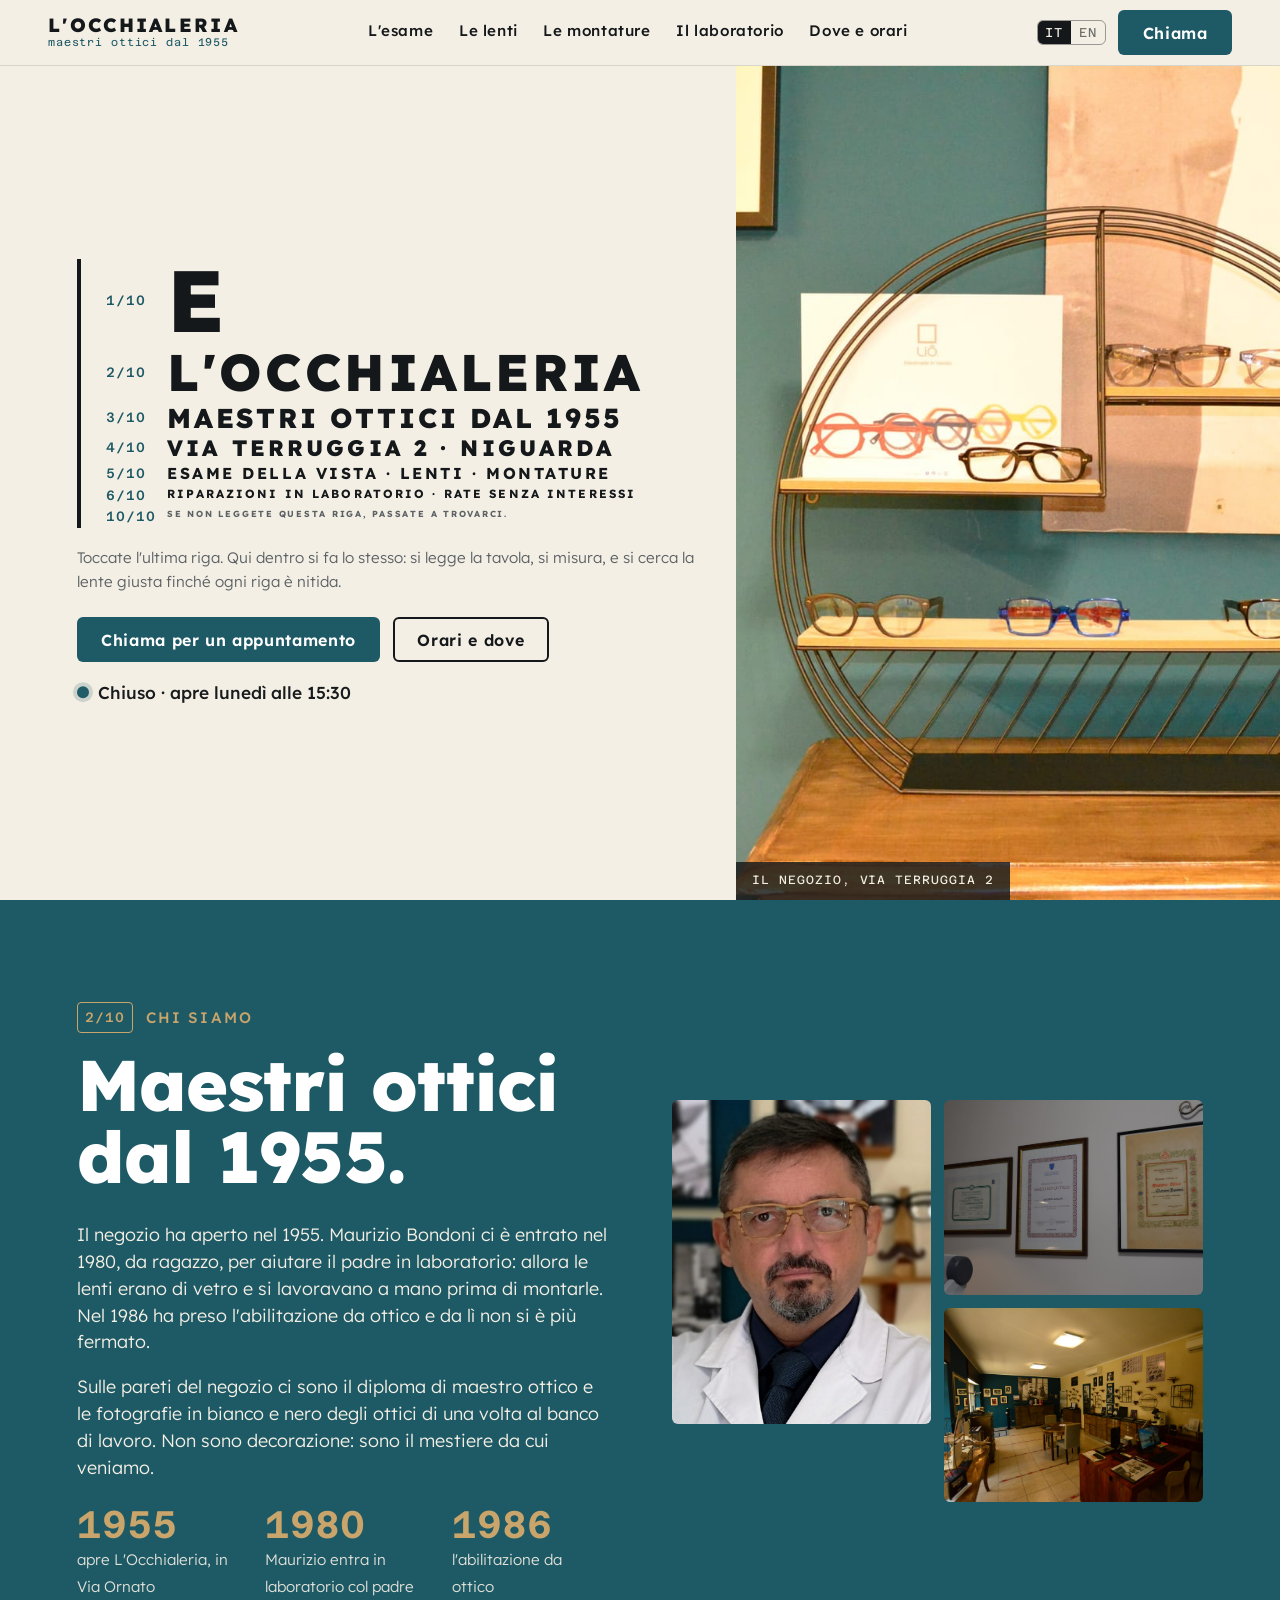
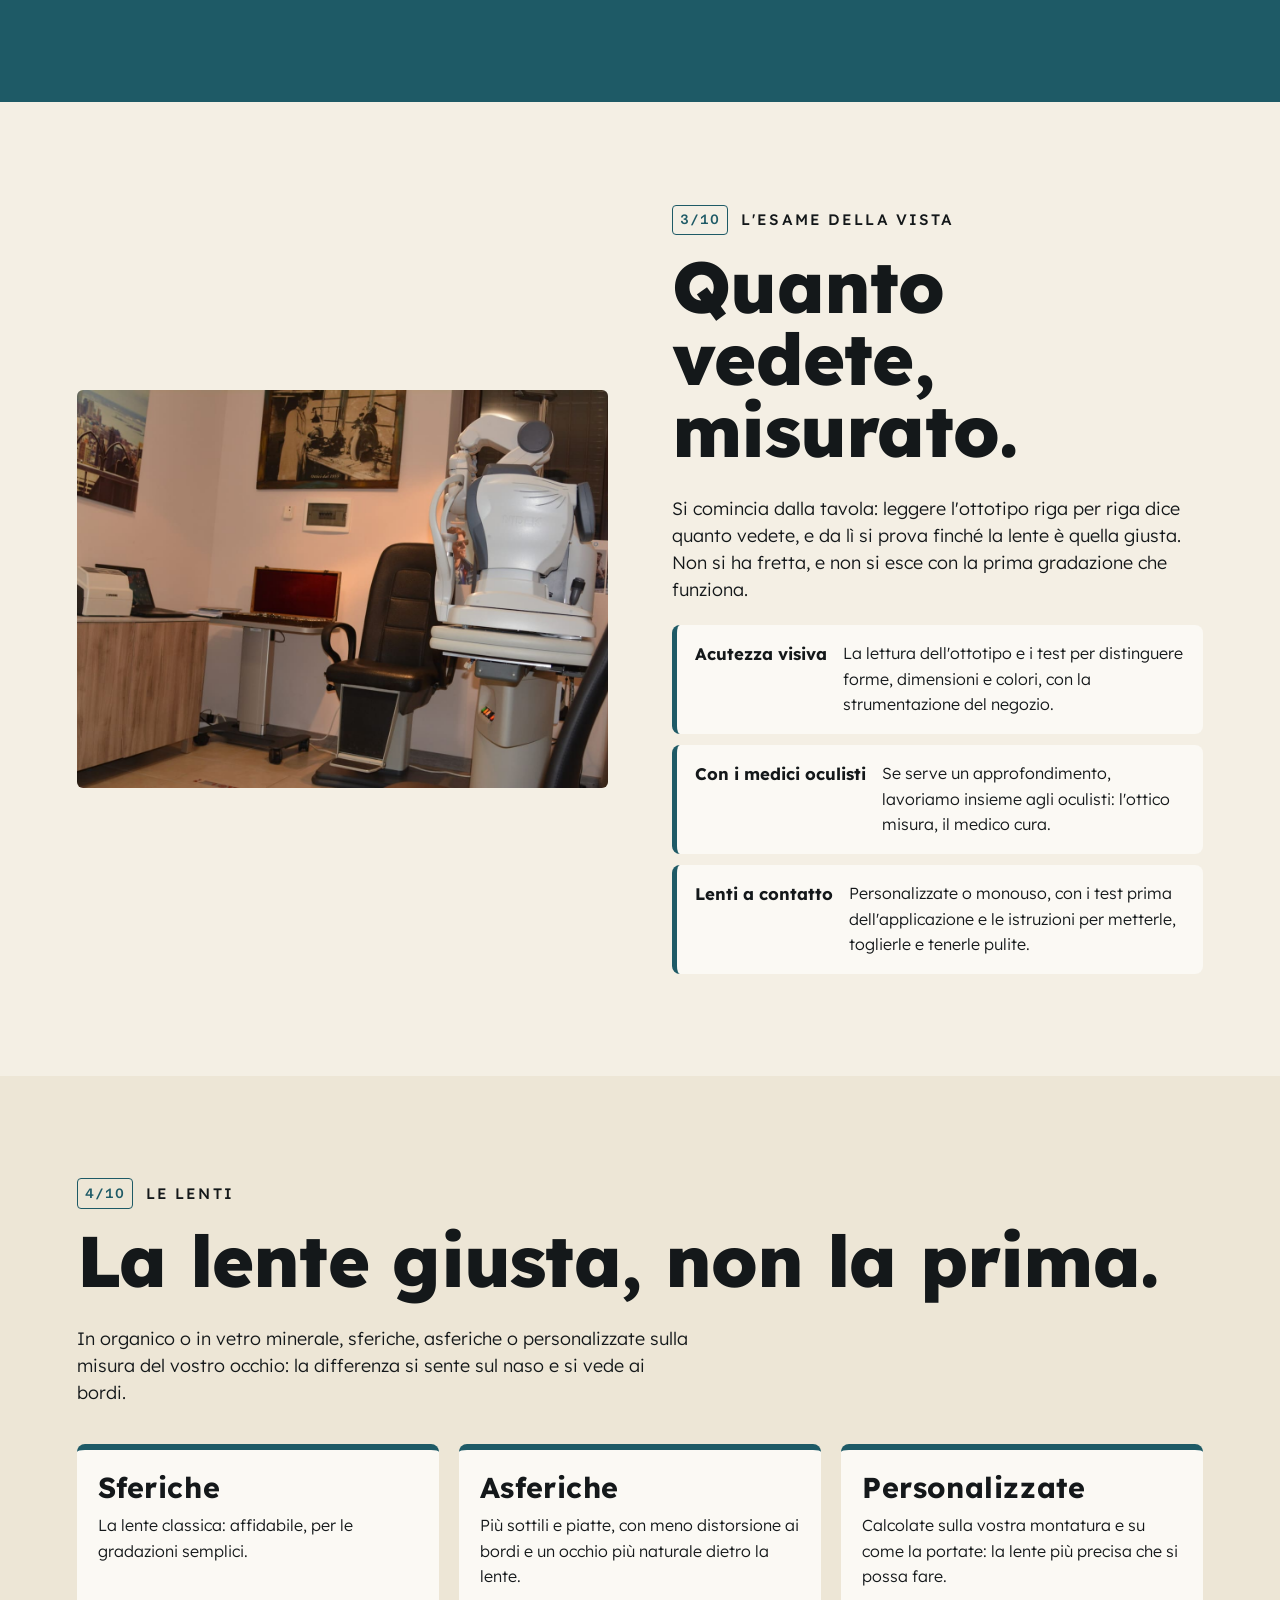
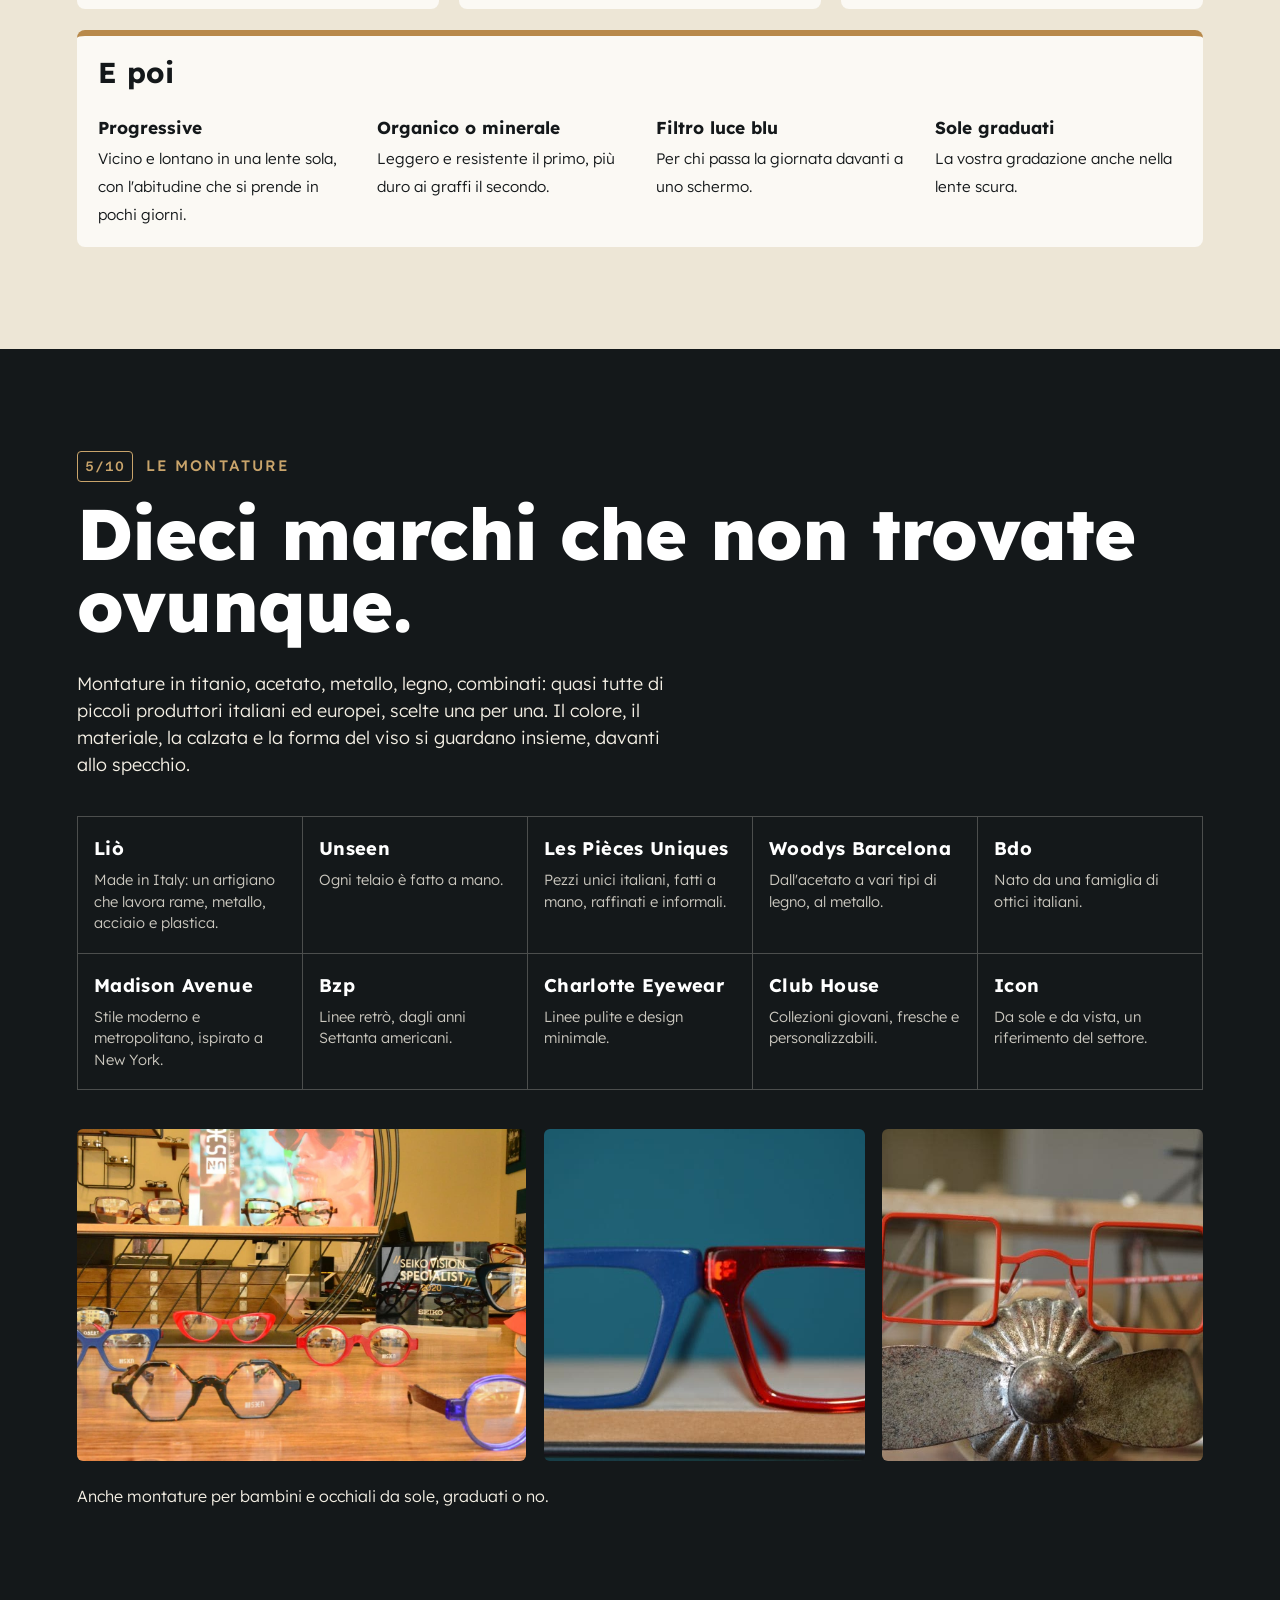
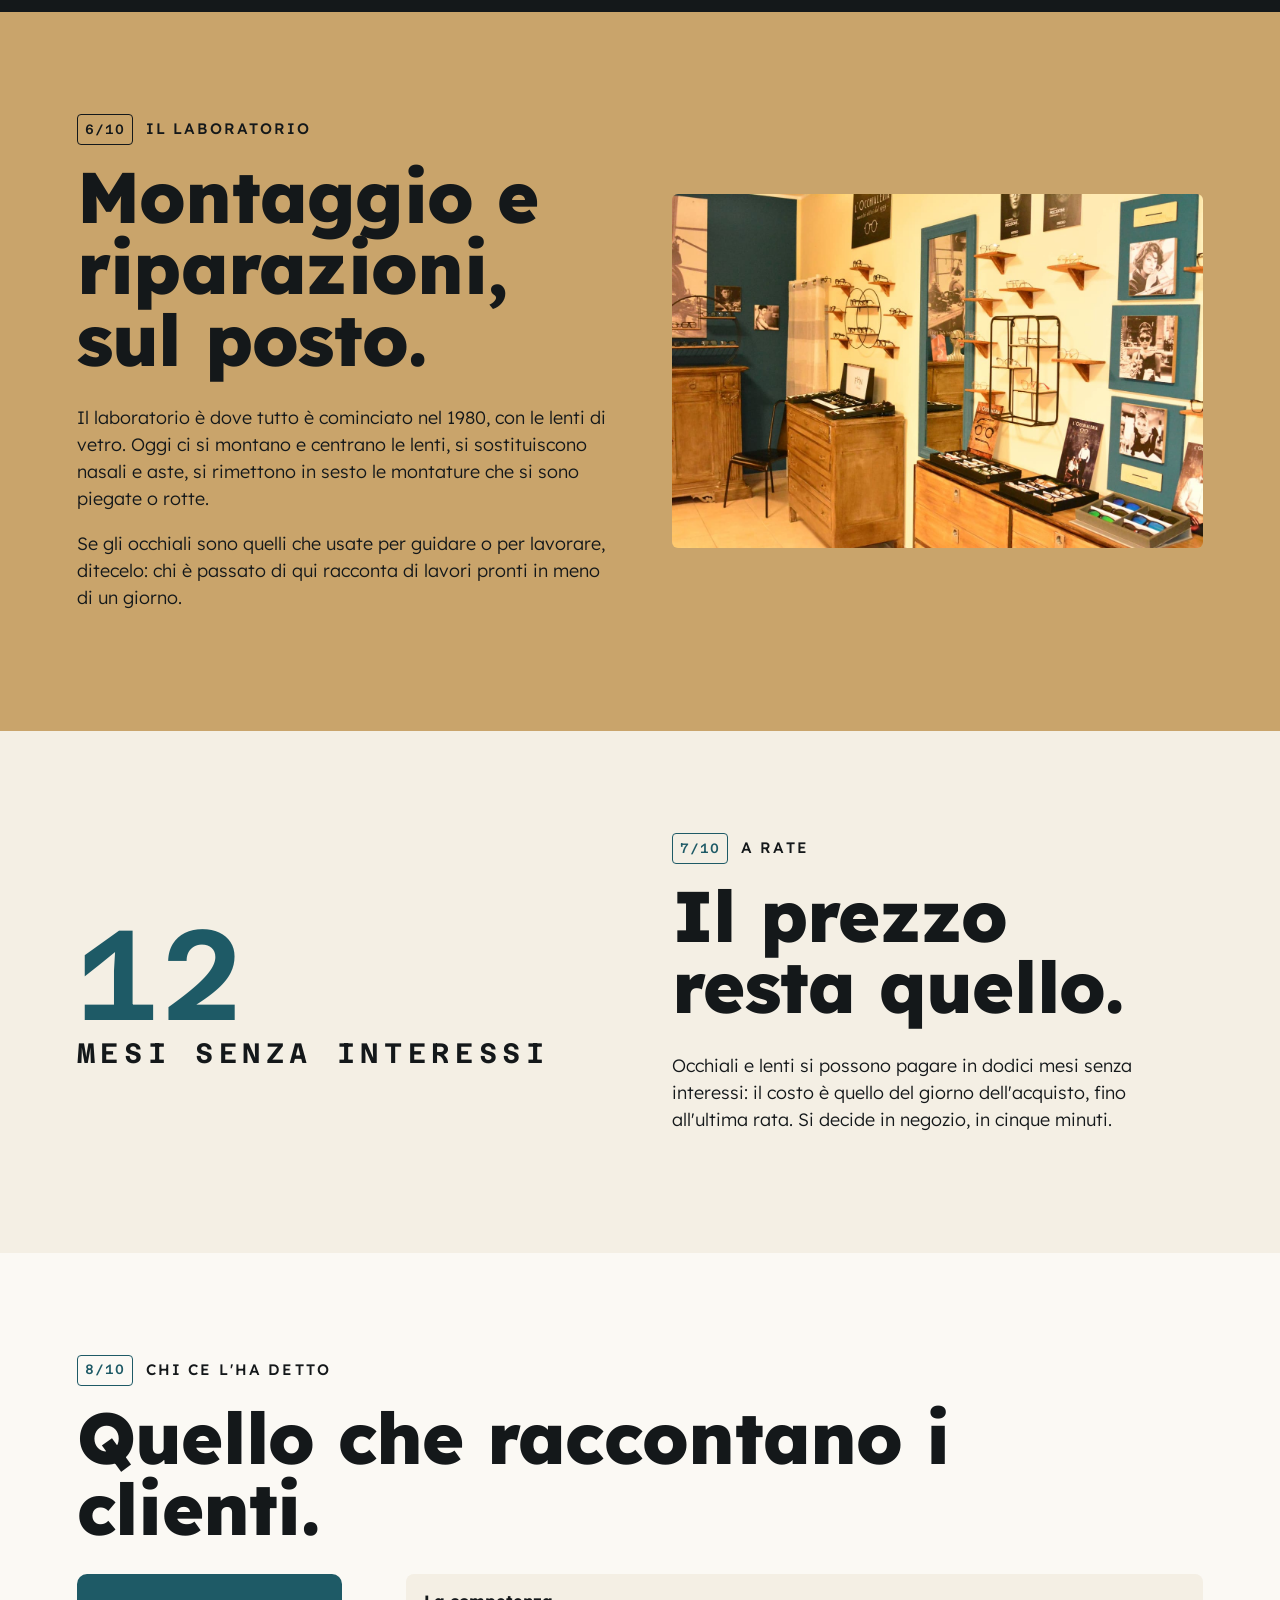
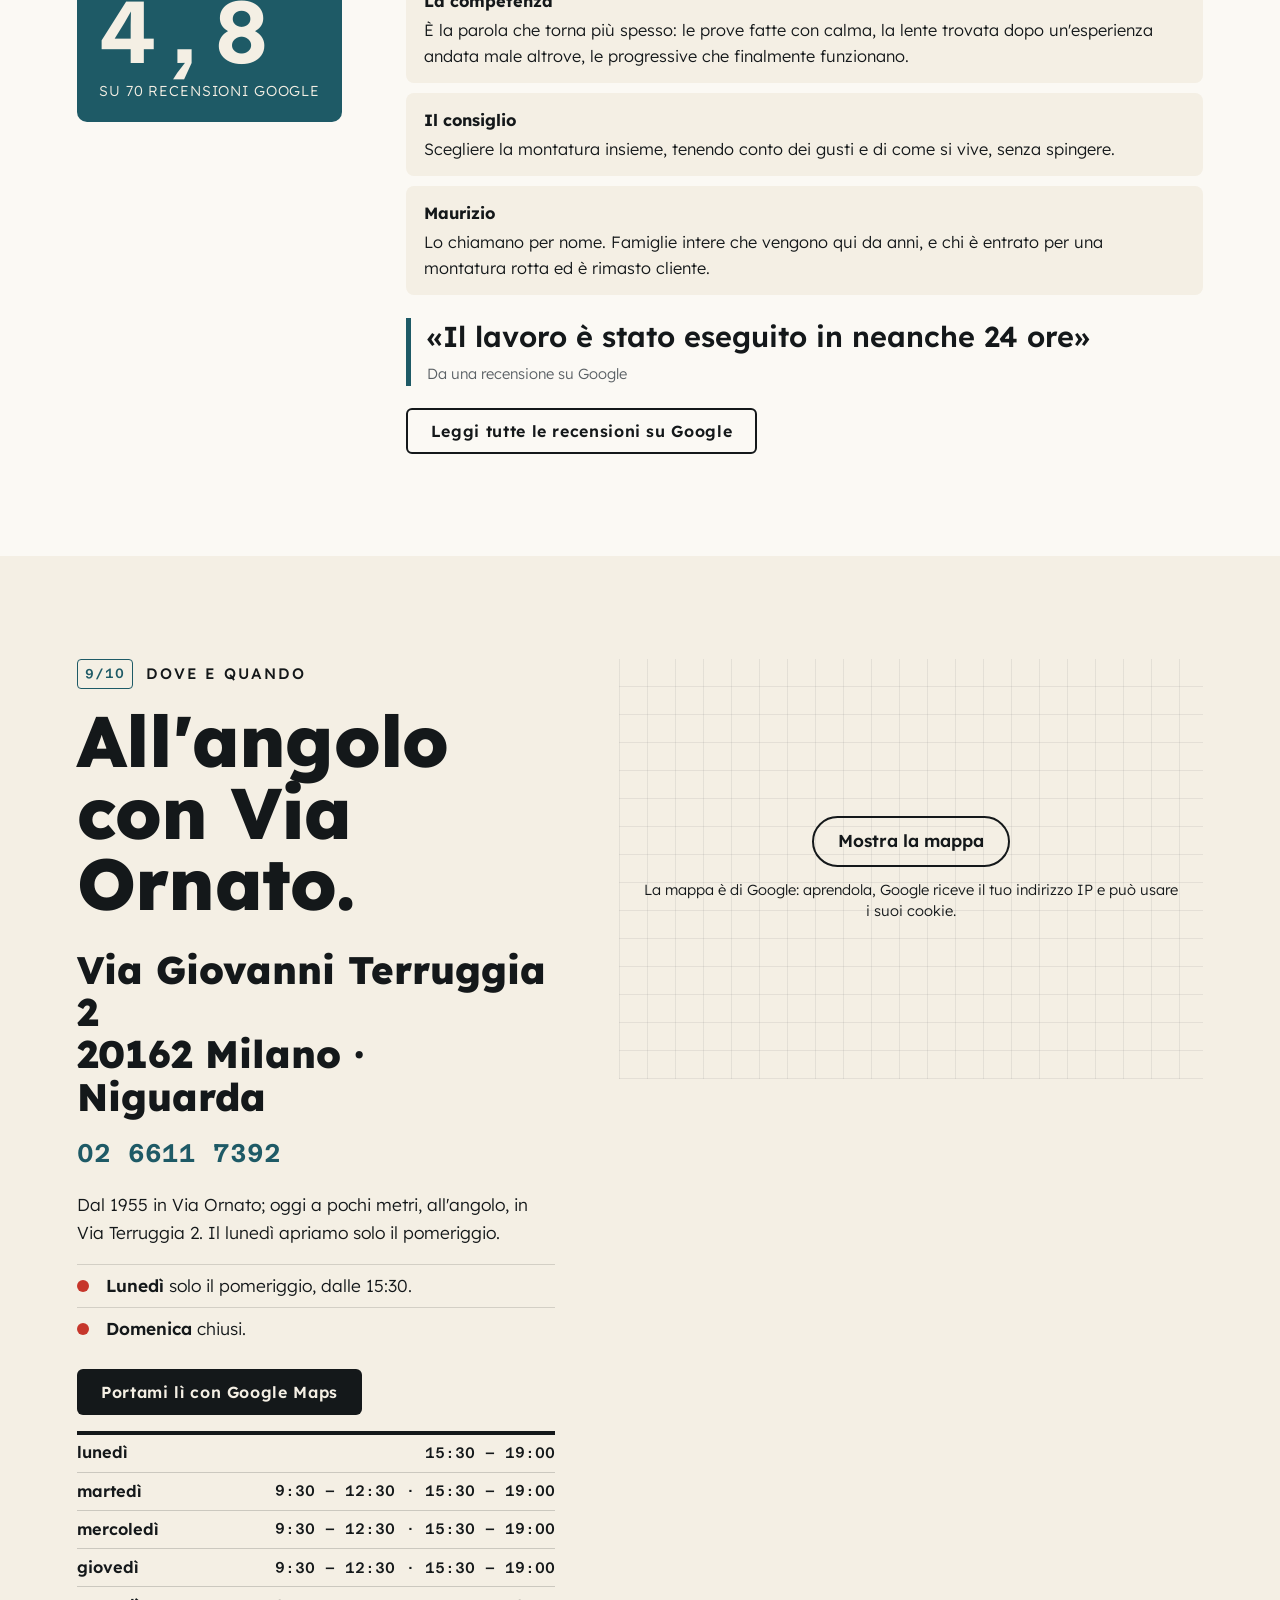
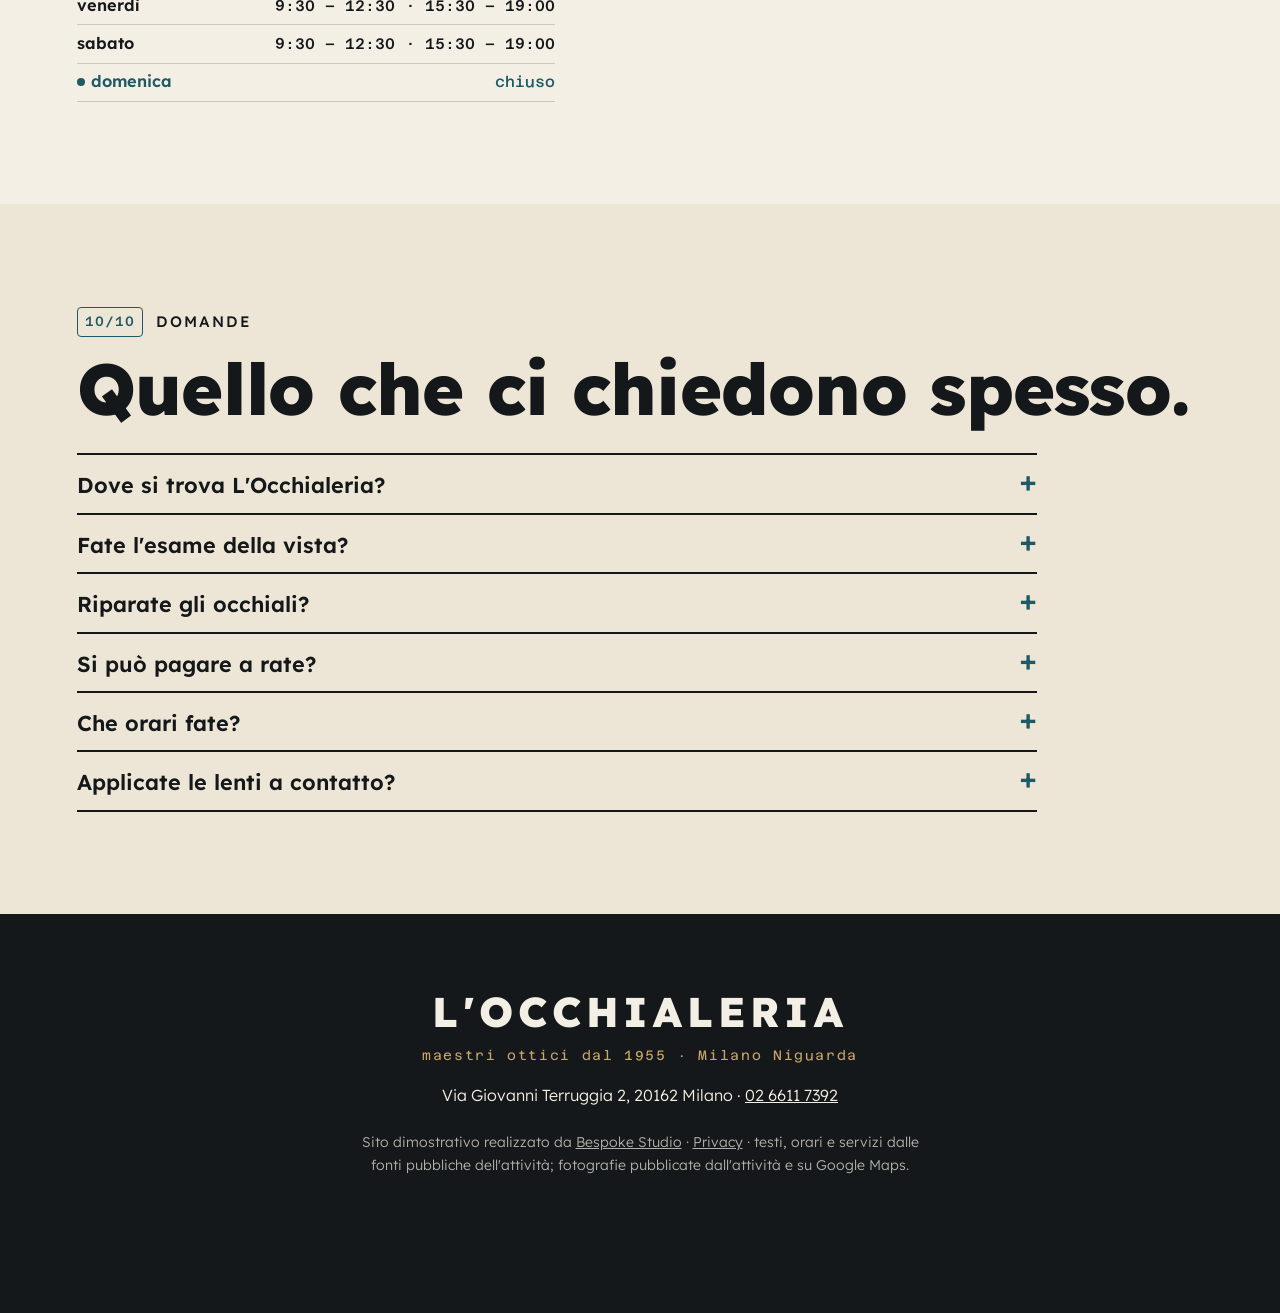
==== commit 2156d90b: "Privacy e pulizia: caratteri sul sito, mappa al clic, informativa, noindex - caratteri copiati nel s" ====
--- a/index.html
+++ b/index.html
@@ -3,6 +3,7 @@
 <head>
 <meta charset="utf-8">
 <meta name="viewport" content="width=device-width, initial-scale=1">
+<meta name="robots" content="noindex">
 <title>L'Occhialeria — maestri ottici dal 1955, Niguarda (Milano)</title>
 <meta name="description" content="L'Occhialeria, ottico a Milano Niguarda dal 1955: esame della vista, lenti sferiche, asferiche e personalizzate, lenti a contatto, montature di dieci marchi indipendenti, riparazioni in laboratorio, rate senza interessi. Via Terruggia 2, angolo Via Ornato · 02 6611 7392.">
 <link rel="canonical" href="https://rotenzark.github.io/occhialeria-niguarda/">
@@ -15,13 +16,66 @@
 <link rel="icon" href="img/favicon.svg" type="image/svg+xml">
 <link rel="icon" href="img/favicon-32.png" sizes="32x32">
 <link rel="apple-touch-icon" href="img/apple-touch-icon.png">
-<link rel="preconnect" href="https://fonts.googleapis.com">
-<link rel="preconnect" href="https://fonts.gstatic.com" crossorigin>
-<link href="https://fonts.googleapis.com/css2?family=Lexend:wght@300;400;500;600;700;800&family=Azeret+Mono:wght@400;500;600&display=swap" rel="stylesheet">
+<link rel="stylesheet" href="fonts/fonts.css?v=1">
 <link rel="stylesheet" href="css/styles.css?v=2">
 <script>document.documentElement.className=document.documentElement.className.replace('no-js','js');</script>
 <script type="application/ld+json">
-{"@context":"https://schema.org","@type":"Optician","name":"L'Occhialeria","alternateName":"L'Occhialeria Milano","foundingDate":"1955","address":{"@type":"PostalAddress","streetAddress":"Via Giovanni Terruggia 2","addressLocality":"Milano","postalCode":"20162","addressRegion":"MI","addressCountry":"IT"},"geo":{"@type":"GeoCoordinates","latitude":45.5173575,"longitude":9.1907682},"telephone":"+390266117392","url":"https://rotenzark.github.io/occhialeria-niguarda/","image":"https://rotenzark.github.io/occhialeria-niguarda/img/og.jpg","hasMap":"https://www.google.com/maps/search/?api=1&query=L'Occhialeria+Milano+Via+Giovanni+Terruggia+2+Milano","aggregateRating":{"@type":"AggregateRating","ratingValue":"4.8","reviewCount":"70"},"openingHoursSpecification":[{"@type":"OpeningHoursSpecification","dayOfWeek":"Monday","opens":"15:30","closes":"19:00"},{"@type":"OpeningHoursSpecification","dayOfWeek":["Tuesday","Wednesday","Thursday","Friday","Saturday"],"opens":"09:30","closes":"12:30"},{"@type":"OpeningHoursSpecification","dayOfWeek":["Tuesday","Wednesday","Thursday","Friday","Saturday"],"opens":"15:30","closes":"19:00"}]}
+{
+  "@context": "https://schema.org",
+  "@type": "Optician",
+  "name": "L'Occhialeria",
+  "alternateName": "L'Occhialeria Milano",
+  "foundingDate": "1955",
+  "address": {
+    "@type": "PostalAddress",
+    "streetAddress": "Via Giovanni Terruggia 2",
+    "addressLocality": "Milano",
+    "postalCode": "20162",
+    "addressRegion": "MI",
+    "addressCountry": "IT"
+  },
+  "geo": {
+    "@type": "GeoCoordinates",
+    "latitude": 45.5173575,
+    "longitude": 9.1907682
+  },
+  "telephone": "+390266117392",
+  "url": "https://rotenzark.github.io/occhialeria-niguarda/",
+  "image": "https://rotenzark.github.io/occhialeria-niguarda/img/og.jpg",
+  "hasMap": "https://www.google.com/maps/search/?api=1&query=L'Occhialeria+Milano+Via+Giovanni+Terruggia+2+Milano",
+  "openingHoursSpecification": [
+    {
+      "@type": "OpeningHoursSpecification",
+      "dayOfWeek": "Monday",
+      "opens": "15:30",
+      "closes": "19:00"
+    },
+    {
+      "@type": "OpeningHoursSpecification",
+      "dayOfWeek": [
+        "Tuesday",
+        "Wednesday",
+        "Thursday",
+        "Friday",
+        "Saturday"
+      ],
+      "opens": "09:30",
+      "closes": "12:30"
+    },
+    {
+      "@type": "OpeningHoursSpecification",
+      "dayOfWeek": [
+        "Tuesday",
+        "Wednesday",
+        "Thursday",
+        "Friday",
+        "Saturday"
+      ],
+      "opens": "15:30",
+      "closes": "19:00"
+    }
+  ]
+}
 </script>
 <script type="application/ld+json">
 {"@context":"https://schema.org","@type":"FAQPage","mainEntity":[{"@type":"Question","name":"Dove si trova L'Occhialeria?","acceptedAnswer":{"@type":"Answer","text":"In Via Giovanni Terruggia 2, all'angolo con Via Luigi Ornato, nel quartiere Niguarda di Milano (CAP 20162)."}},{"@type":"Question","name":"Fate l'esame della vista?","acceptedAnswer":{"@type":"Answer","text":"Sì: controllo dell'acutezza visiva con la lettura dell'ottotipo e strumenti dedicati. Per gli approfondimenti collaboriamo con medici oculisti."}},{"@type":"Question","name":"Riparate gli occhiali?","acceptedAnswer":{"@type":"Answer","text":"Sì, in laboratorio: montaggio delle lenti, centratura, sostituzioni e riparazioni delle montature. Portateceli, senza appuntamento."}},{"@type":"Question","name":"Si può pagare a rate?","acceptedAnswer":{"@type":"Answer","text":"Sì, in 12 mesi senza interessi: il prezzo resta quello del giorno dell'acquisto fino all'ultima rata."}},{"@type":"Question","name":"Che orari fate?","acceptedAnswer":{"@type":"Answer","text":"Lunedì 15:30–19:00; da martedì a sabato 9:30–12:30 e 15:30–19:00. Domenica chiusi."}},{"@type":"Question","name":"Applicate le lenti a contatto?","acceptedAnswer":{"@type":"Answer","text":"Sì, personalizzate e monouso, con i test prima dell'applicazione e le istruzioni per la gestione e la manutenzione quotidiana."}}]}
@@ -251,7 +305,7 @@
         </table>
       </div>
       <div class="dove__mappa reveal">
-        <iframe title="Mappa: L'Occhialeria, Via Giovanni Terruggia 2, Milano" data-i18n-title="d.mappa" src="https://www.google.com/maps?q=L'Occhialeria+Milano+Via+Giovanni+Terruggia+2+Milano&amp;output=embed" width="600" height="420" referrerpolicy="no-referrer-when-downgrade" allowfullscreen></iframe>
+        <div class="mappa-clic" data-mappa-clic style="--mappa-h: 420px"><template><iframe title="Mappa: L'Occhialeria, Via Giovanni Terruggia 2, Milano" data-i18n-title="d.mappa" src="https://www.google.com/maps?q=L'Occhialeria+Milano+Via+Giovanni+Terruggia+2+Milano&amp;output=embed" width="600" height="420" referrerpolicy="no-referrer-when-downgrade" allowfullscreen></iframe></template><div class="mappa-clic__velo"><a class="mappa-clic__btn" href="https://www.google.com/maps/search/?api=1&amp;query=L" target="_blank" rel="noopener">Mostra la mappa</a><p class="mappa-clic__nota">La mappa è di Google: aprendola, Google riceve il tuo indirizzo IP e può usare i suoi cookie.</p></div></div>
       </div>
     </div>
   </section>
@@ -277,7 +331,7 @@
   <p class="piede__n">L'Occhialeria</p>
   <p class="piede__s" data-i18n="piede.s">maestri ottici dal 1955 · Milano Niguarda</p>
   <p class="piede__d" data-i18n="piede.d">Via Giovanni Terruggia 2, 20162 Milano · <a href="tel:+390266117392">02 6611 7392</a></p>
-  <p class="piede__b" data-i18n="piede.b">Sito dimostrativo realizzato da <a href="https://bespokestud.io" target="_blank" rel="noopener">Bespoke Studio</a> · testi, orari e servizi dalle fonti pubbliche dell'attività; fotografie pubblicate dall'attività e su Google Maps.</p>
+  <p class="piede__b" data-i18n="piede.b">Sito dimostrativo realizzato da <a href="https://bespokestud.io" target="_blank" rel="noopener">Bespoke Studio</a> · <a href="privacy.html">Privacy</a> · testi, orari e servizi dalle fonti pubbliche dell'attività; fotografie pubblicate dall'attività e su Google Maps.</p>
 </footer>
 
 <div class="barra" id="actionBar">
@@ -295,5 +349,6 @@
 <script src="https://cdn.jsdelivr.net/npm/gsap@3.12.5/dist/gsap.min.js"></script>
 <script src="https://cdn.jsdelivr.net/npm/gsap@3.12.5/dist/ScrollTrigger.min.js"></script>
 <script src="js/main.js?v=1"></script>
+<script src="js/mappa-clic.js?v=1" defer></script>
 </body>
 </html>
--- a/fonts/fonts.css
+++ b/fonts/fonts.css
@@ -0,0 +1,217 @@
+/* Caratteri ospitati sul sito: nessuna richiesta a Google Fonts o Fontshare (giro privacy 1/10/2026). Licenze in LICENSE.txt. */
+/* latin-ext */
+@font-face {
+  font-family: 'Azeret Mono';
+  font-style: normal;
+  font-weight: 400;
+  font-display: swap;
+  src: url(azeretmono-v21-3XFuErsiyJsY9O_Gepph-HHvZfnk3Q.woff2) format('woff2');
+  unicode-range: U+0100-02BA, U+02BD-02C5, U+02C7-02CC, U+02CE-02D7, U+02DD-02FF, U+0304, U+0308, U+0329, U+1D00-1DBF, U+1E00-1E9F, U+1EF2-1EFF, U+2020, U+20A0-20AB, U+20AD-20C0, U+2113, U+2C60-2C7F, U+A720-A7FF;
+}
+/* latin */
+@font-face {
+  font-family: 'Azeret Mono';
+  font-style: normal;
+  font-weight: 400;
+  font-display: swap;
+  src: url(azeretmono-v21-3XFuErsiyJsY9O_Gepph-HHhZfk.woff2) format('woff2');
+  unicode-range: U+0000-00FF, U+0131, U+0152-0153, U+02BB-02BC, U+02C6, U+02DA, U+02DC, U+0304, U+0308, U+0329, U+2000-206F, U+20AC, U+2122, U+2191, U+2193, U+2212, U+2215, U+FEFF, U+FFFD;
+}
+/* latin-ext */
+@font-face {
+  font-family: 'Azeret Mono';
+  font-style: normal;
+  font-weight: 500;
+  font-display: swap;
+  src: url(azeretmono-v21-3XFuErsiyJsY9O_Gepph-HHvZfnk3Q.woff2) format('woff2');
+  unicode-range: U+0100-02BA, U+02BD-02C5, U+02C7-02CC, U+02CE-02D7, U+02DD-02FF, U+0304, U+0308, U+0329, U+1D00-1DBF, U+1E00-1E9F, U+1EF2-1EFF, U+2020, U+20A0-20AB, U+20AD-20C0, U+2113, U+2C60-2C7F, U+A720-A7FF;
+}
+/* latin */
+@font-face {
+  font-family: 'Azeret Mono';
+  font-style: normal;
+  font-weight: 500;
+  font-display: swap;
+  src: url(azeretmono-v21-3XFuErsiyJsY9O_Gepph-HHhZfk.woff2) format('woff2');
+  unicode-range: U+0000-00FF, U+0131, U+0152-0153, U+02BB-02BC, U+02C6, U+02DA, U+02DC, U+0304, U+0308, U+0329, U+2000-206F, U+20AC, U+2122, U+2191, U+2193, U+2212, U+2215, U+FEFF, U+FFFD;
+}
+/* latin-ext */
+@font-face {
+  font-family: 'Azeret Mono';
+  font-style: normal;
+  font-weight: 600;
+  font-display: swap;
+  src: url(azeretmono-v21-3XFuErsiyJsY9O_Gepph-HHvZfnk3Q.woff2) format('woff2');
+  unicode-range: U+0100-02BA, U+02BD-02C5, U+02C7-02CC, U+02CE-02D7, U+02DD-02FF, U+0304, U+0308, U+0329, U+1D00-1DBF, U+1E00-1E9F, U+1EF2-1EFF, U+2020, U+20A0-20AB, U+20AD-20C0, U+2113, U+2C60-2C7F, U+A720-A7FF;
+}
+/* latin */
+@font-face {
+  font-family: 'Azeret Mono';
+  font-style: normal;
+  font-weight: 600;
+  font-display: swap;
+  src: url(azeretmono-v21-3XFuErsiyJsY9O_Gepph-HHhZfk.woff2) format('woff2');
+  unicode-range: U+0000-00FF, U+0131, U+0152-0153, U+02BB-02BC, U+02C6, U+02DA, U+02DC, U+0304, U+0308, U+0329, U+2000-206F, U+20AC, U+2122, U+2191, U+2193, U+2212, U+2215, U+FEFF, U+FFFD;
+}
+/* vietnamese */
+@font-face {
+  font-family: 'Lexend';
+  font-style: normal;
+  font-weight: 300;
+  font-display: swap;
+  src: url(lexend-v26-wlpwgwvFAVdoq2_v9KQU4Wc.woff2) format('woff2');
+  unicode-range: U+0102-0103, U+0110-0111, U+0128-0129, U+0168-0169, U+01A0-01A1, U+01AF-01B0, U+0300-0301, U+0303-0304, U+0308-0309, U+0323, U+0329, U+1EA0-1EF9, U+20AB;
+}
+/* latin-ext */
+@font-face {
+  font-family: 'Lexend';
+  font-style: normal;
+  font-weight: 300;
+  font-display: swap;
+  src: url(lexend-v26-wlpwgwvFAVdoq2_v9aQU4Wc.woff2) format('woff2');
+  unicode-range: U+0100-02BA, U+02BD-02C5, U+02C7-02CC, U+02CE-02D7, U+02DD-02FF, U+0304, U+0308, U+0329, U+1D00-1DBF, U+1E00-1E9F, U+1EF2-1EFF, U+2020, U+20A0-20AB, U+20AD-20C0, U+2113, U+2C60-2C7F, U+A720-A7FF;
+}
+/* latin */
+@font-face {
+  font-family: 'Lexend';
+  font-style: normal;
+  font-weight: 300;
+  font-display: swap;
+  src: url(lexend-v26-wlpwgwvFAVdoq2_v-6QU.woff2) format('woff2');
+  unicode-range: U+0000-00FF, U+0131, U+0152-0153, U+02BB-02BC, U+02C6, U+02DA, U+02DC, U+0304, U+0308, U+0329, U+2000-206F, U+20AC, U+2122, U+2191, U+2193, U+2212, U+2215, U+FEFF, U+FFFD;
+}
+/* vietnamese */
+@font-face {
+  font-family: 'Lexend';
+  font-style: normal;
+  font-weight: 400;
+  font-display: swap;
+  src: url(lexend-v26-wlpwgwvFAVdoq2_v9KQU4Wc.woff2) format('woff2');
+  unicode-range: U+0102-0103, U+0110-0111, U+0128-0129, U+0168-0169, U+01A0-01A1, U+01AF-01B0, U+0300-0301, U+0303-0304, U+0308-0309, U+0323, U+0329, U+1EA0-1EF9, U+20AB;
+}
+/* latin-ext */
+@font-face {
+  font-family: 'Lexend';
+  font-style: normal;
+  font-weight: 400;
+  font-display: swap;
+  src: url(lexend-v26-wlpwgwvFAVdoq2_v9aQU4Wc.woff2) format('woff2');
+  unicode-range: U+0100-02BA, U+02BD-02C5, U+02C7-02CC, U+02CE-02D7, U+02DD-02FF, U+0304, U+0308, U+0329, U+1D00-1DBF, U+1E00-1E9F, U+1EF2-1EFF, U+2020, U+20A0-20AB, U+20AD-20C0, U+2113, U+2C60-2C7F, U+A720-A7FF;
+}
+/* latin */
+@font-face {
+  font-family: 'Lexend';
+  font-style: normal;
+  font-weight: 400;
+  font-display: swap;
+  src: url(lexend-v26-wlpwgwvFAVdoq2_v-6QU.woff2) format('woff2');
+  unicode-range: U+0000-00FF, U+0131, U+0152-0153, U+02BB-02BC, U+02C6, U+02DA, U+02DC, U+0304, U+0308, U+0329, U+2000-206F, U+20AC, U+2122, U+2191, U+2193, U+2212, U+2215, U+FEFF, U+FFFD;
+}
+/* vietnamese */
+@font-face {
+  font-family: 'Lexend';
+  font-style: normal;
+  font-weight: 500;
+  font-display: swap;
+  src: url(lexend-v26-wlpwgwvFAVdoq2_v9KQU4Wc.woff2) format('woff2');
+  unicode-range: U+0102-0103, U+0110-0111, U+0128-0129, U+0168-0169, U+01A0-01A1, U+01AF-01B0, U+0300-0301, U+0303-0304, U+0308-0309, U+0323, U+0329, U+1EA0-1EF9, U+20AB;
+}
+/* latin-ext */
+@font-face {
+  font-family: 'Lexend';
+  font-style: normal;
+  font-weight: 500;
+  font-display: swap;
+  src: url(lexend-v26-wlpwgwvFAVdoq2_v9aQU4Wc.woff2) format('woff2');
+  unicode-range: U+0100-02BA, U+02BD-02C5, U+02C7-02CC, U+02CE-02D7, U+02DD-02FF, U+0304, U+0308, U+0329, U+1D00-1DBF, U+1E00-1E9F, U+1EF2-1EFF, U+2020, U+20A0-20AB, U+20AD-20C0, U+2113, U+2C60-2C7F, U+A720-A7FF;
+}
+/* latin */
+@font-face {
+  font-family: 'Lexend';
+  font-style: normal;
+  font-weight: 500;
+  font-display: swap;
+  src: url(lexend-v26-wlpwgwvFAVdoq2_v-6QU.woff2) format('woff2');
+  unicode-range: U+0000-00FF, U+0131, U+0152-0153, U+02BB-02BC, U+02C6, U+02DA, U+02DC, U+0304, U+0308, U+0329, U+2000-206F, U+20AC, U+2122, U+2191, U+2193, U+2212, U+2215, U+FEFF, U+FFFD;
+}
+/* vietnamese */
+@font-face {
+  font-family: 'Lexend';
+  font-style: normal;
+  font-weight: 600;
+  font-display: swap;
+  src: url(lexend-v26-wlpwgwvFAVdoq2_v9KQU4Wc.woff2) format('woff2');
+  unicode-range: U+0102-0103, U+0110-0111, U+0128-0129, U+0168-0169, U+01A0-01A1, U+01AF-01B0, U+0300-0301, U+0303-0304, U+0308-0309, U+0323, U+0329, U+1EA0-1EF9, U+20AB;
+}
+/* latin-ext */
+@font-face {
+  font-family: 'Lexend';
+  font-style: normal;
+  font-weight: 600;
+  font-display: swap;
+  src: url(lexend-v26-wlpwgwvFAVdoq2_v9aQU4Wc.woff2) format('woff2');
+  unicode-range: U+0100-02BA, U+02BD-02C5, U+02C7-02CC, U+02CE-02D7, U+02DD-02FF, U+0304, U+0308, U+0329, U+1D00-1DBF, U+1E00-1E9F, U+1EF2-1EFF, U+2020, U+20A0-20AB, U+20AD-20C0, U+2113, U+2C60-2C7F, U+A720-A7FF;
+}
+/* latin */
+@font-face {
+  font-family: 'Lexend';
+  font-style: normal;
+  font-weight: 600;
+  font-display: swap;
+  src: url(lexend-v26-wlpwgwvFAVdoq2_v-6QU.woff2) format('woff2');
+  unicode-range: U+0000-00FF, U+0131, U+0152-0153, U+02BB-02BC, U+02C6, U+02DA, U+02DC, U+0304, U+0308, U+0329, U+2000-206F, U+20AC, U+2122, U+2191, U+2193, U+2212, U+2215, U+FEFF, U+FFFD;
+}
+/* vietnamese */
+@font-face {
+  font-family: 'Lexend';
+  font-style: normal;
+  font-weight: 700;
+  font-display: swap;
+  src: url(lexend-v26-wlpwgwvFAVdoq2_v9KQU4Wc.woff2) format('woff2');
+  unicode-range: U+0102-0103, U+0110-0111, U+0128-0129, U+0168-0169, U+01A0-01A1, U+01AF-01B0, U+0300-0301, U+0303-0304, U+0308-0309, U+0323, U+0329, U+1EA0-1EF9, U+20AB;
+}
+/* latin-ext */
+@font-face {
+  font-family: 'Lexend';
+  font-style: normal;
+  font-weight: 700;
+  font-display: swap;
+  src: url(lexend-v26-wlpwgwvFAVdoq2_v9aQU4Wc.woff2) format('woff2');
+  unicode-range: U+0100-02BA, U+02BD-02C5, U+02C7-02CC, U+02CE-02D7, U+02DD-02FF, U+0304, U+0308, U+0329, U+1D00-1DBF, U+1E00-1E9F, U+1EF2-1EFF, U+2020, U+20A0-20AB, U+20AD-20C0, U+2113, U+2C60-2C7F, U+A720-A7FF;
+}
+/* latin */
+@font-face {
+  font-family: 'Lexend';
+  font-style: normal;
+  font-weight: 700;
+  font-display: swap;
+  src: url(lexend-v26-wlpwgwvFAVdoq2_v-6QU.woff2) format('woff2');
+  unicode-range: U+0000-00FF, U+0131, U+0152-0153, U+02BB-02BC, U+02C6, U+02DA, U+02DC, U+0304, U+0308, U+0329, U+2000-206F, U+20AC, U+2122, U+2191, U+2193, U+2212, U+2215, U+FEFF, U+FFFD;
+}
+/* vietnamese */
+@font-face {
+  font-family: 'Lexend';
+  font-style: normal;
+  font-weight: 800;
+  font-display: swap;
+  src: url(lexend-v26-wlpwgwvFAVdoq2_v9KQU4Wc.woff2) format('woff2');
+  unicode-range: U+0102-0103, U+0110-0111, U+0128-0129, U+0168-0169, U+01A0-01A1, U+01AF-01B0, U+0300-0301, U+0303-0304, U+0308-0309, U+0323, U+0329, U+1EA0-1EF9, U+20AB;
+}
+/* latin-ext */
+@font-face {
+  font-family: 'Lexend';
+  font-style: normal;
+  font-weight: 800;
+  font-display: swap;
+  src: url(lexend-v26-wlpwgwvFAVdoq2_v9aQU4Wc.woff2) format('woff2');
+  unicode-range: U+0100-02BA, U+02BD-02C5, U+02C7-02CC, U+02CE-02D7, U+02DD-02FF, U+0304, U+0308, U+0329, U+1D00-1DBF, U+1E00-1E9F, U+1EF2-1EFF, U+2020, U+20A0-20AB, U+20AD-20C0, U+2113, U+2C60-2C7F, U+A720-A7FF;
+}
+/* latin */
+@font-face {
+  font-family: 'Lexend';
+  font-style: normal;
+  font-weight: 800;
+  font-display: swap;
+  src: url(lexend-v26-wlpwgwvFAVdoq2_v-6QU.woff2) format('woff2');
+  unicode-range: U+0000-00FF, U+0131, U+0152-0153, U+02BB-02BC, U+02C6, U+02DA, U+02DC, U+0304, U+0308, U+0329, U+2000-206F, U+20AC, U+2122, U+2191, U+2193, U+2212, U+2215, U+FEFF, U+FFFD;
+}
--- a/css/styles.css
+++ b/css/styles.css
@@ -266,3 +266,12 @@
   *,*::before,*::after{animation-duration:.01ms !important;animation-iteration-count:1 !important;transition-duration:.01ms !important;scroll-behavior:auto !important}
   .reveal{opacity:1 !important;transform:none !important}
 }
+
+/*MAPPACLIC*/
+/* la mappa Google si carica solo al clic (giro privacy 1/10/2026) */
+.mappa-clic { display: flex; align-items: center; justify-content: center; width: 100%; height: 100%; min-height: var(--mappa-h, 320px); box-sizing: border-box; padding: 24px; text-align: center; background: repeating-linear-gradient(0deg, rgba(127, 127, 127, 0.14) 0 1px, transparent 1px 28px), repeating-linear-gradient(90deg, rgba(127, 127, 127, 0.14) 0 1px, transparent 1px 28px); }
+.mappa-clic__velo { display: flex; flex-direction: column; align-items: center; gap: 12px; max-width: 32em; }
+.mappa-clic__btn { display: inline-block; padding: 0.75em 1.4em; border: 2px solid currentColor; border-radius: 999px; color: inherit; font: inherit; font-weight: 600; line-height: 1.2; text-decoration: none; background: transparent; cursor: pointer; }
+.mappa-clic__btn:hover, .mappa-clic__btn:focus-visible { text-decoration: underline; }
+.mappa-clic__nota { margin: 0; font-size: 0.85em; line-height: 1.45; }
+/*/MAPPACLIC*/
